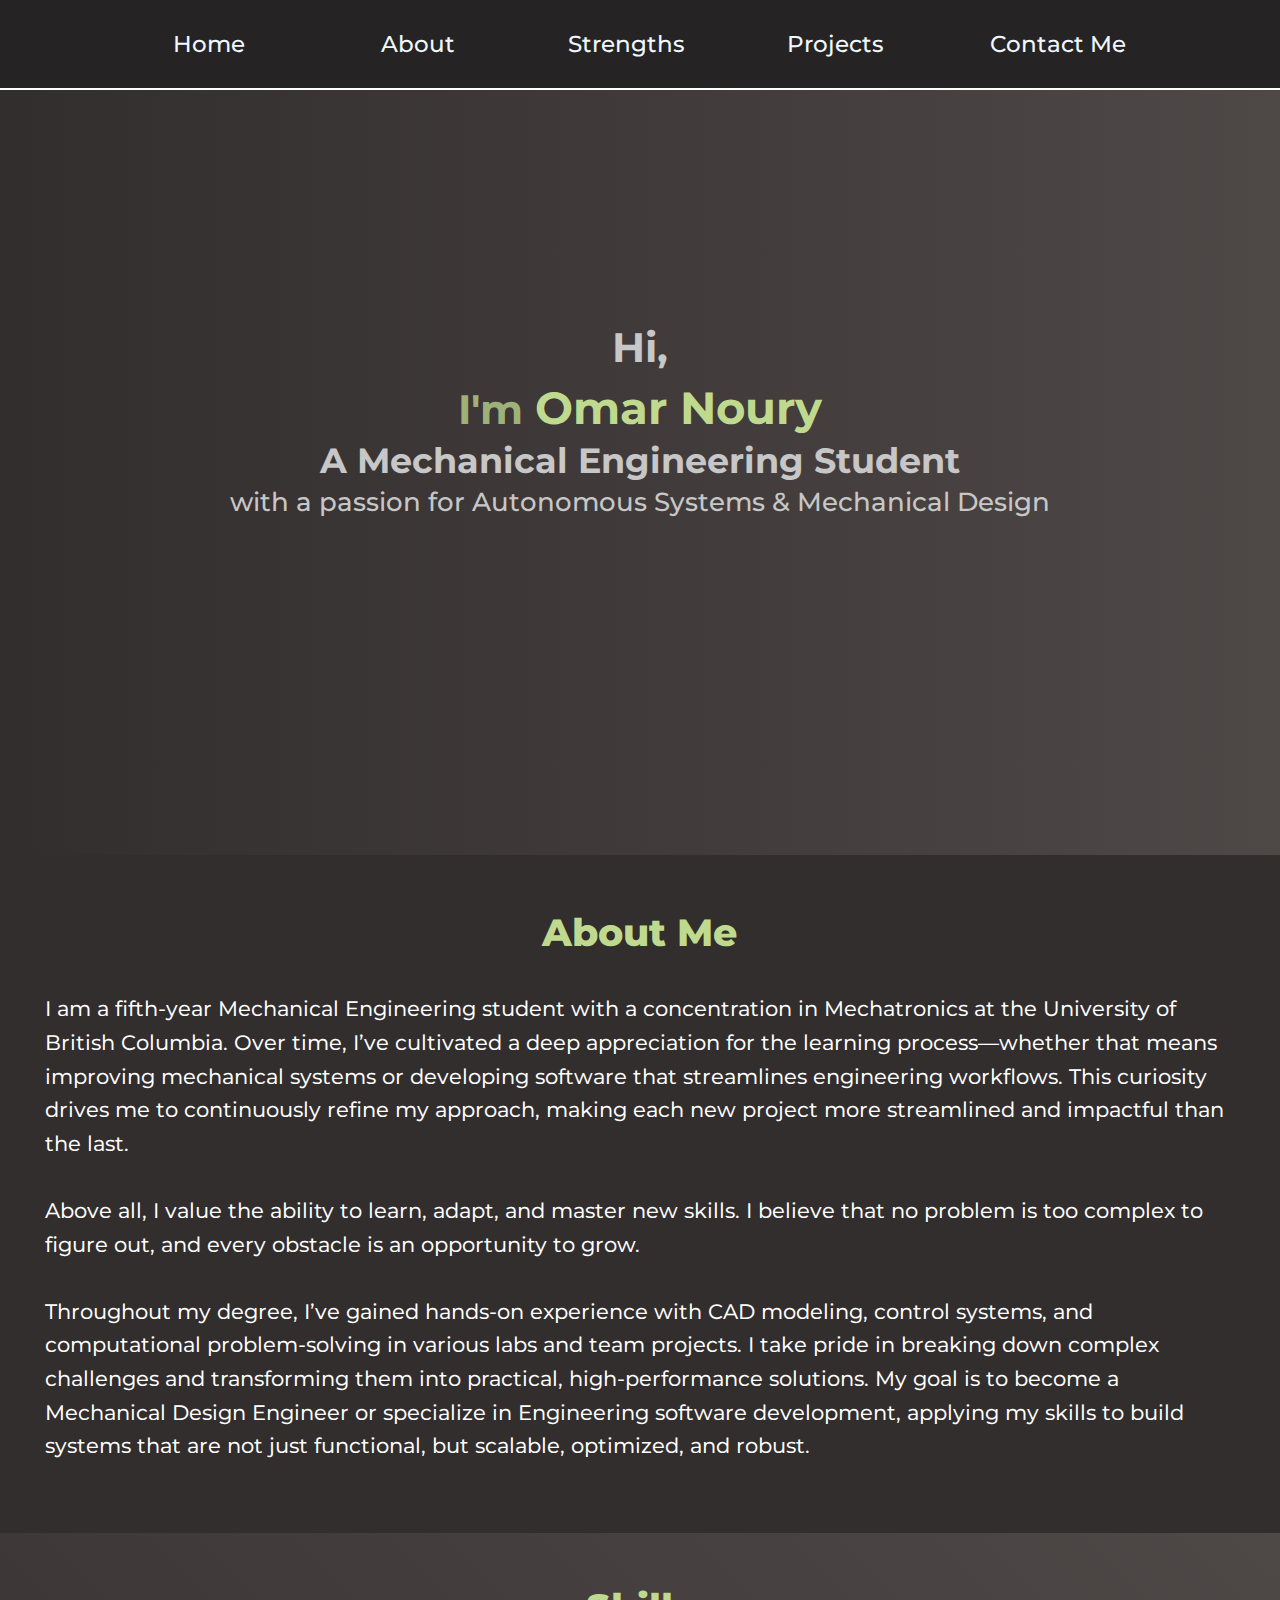
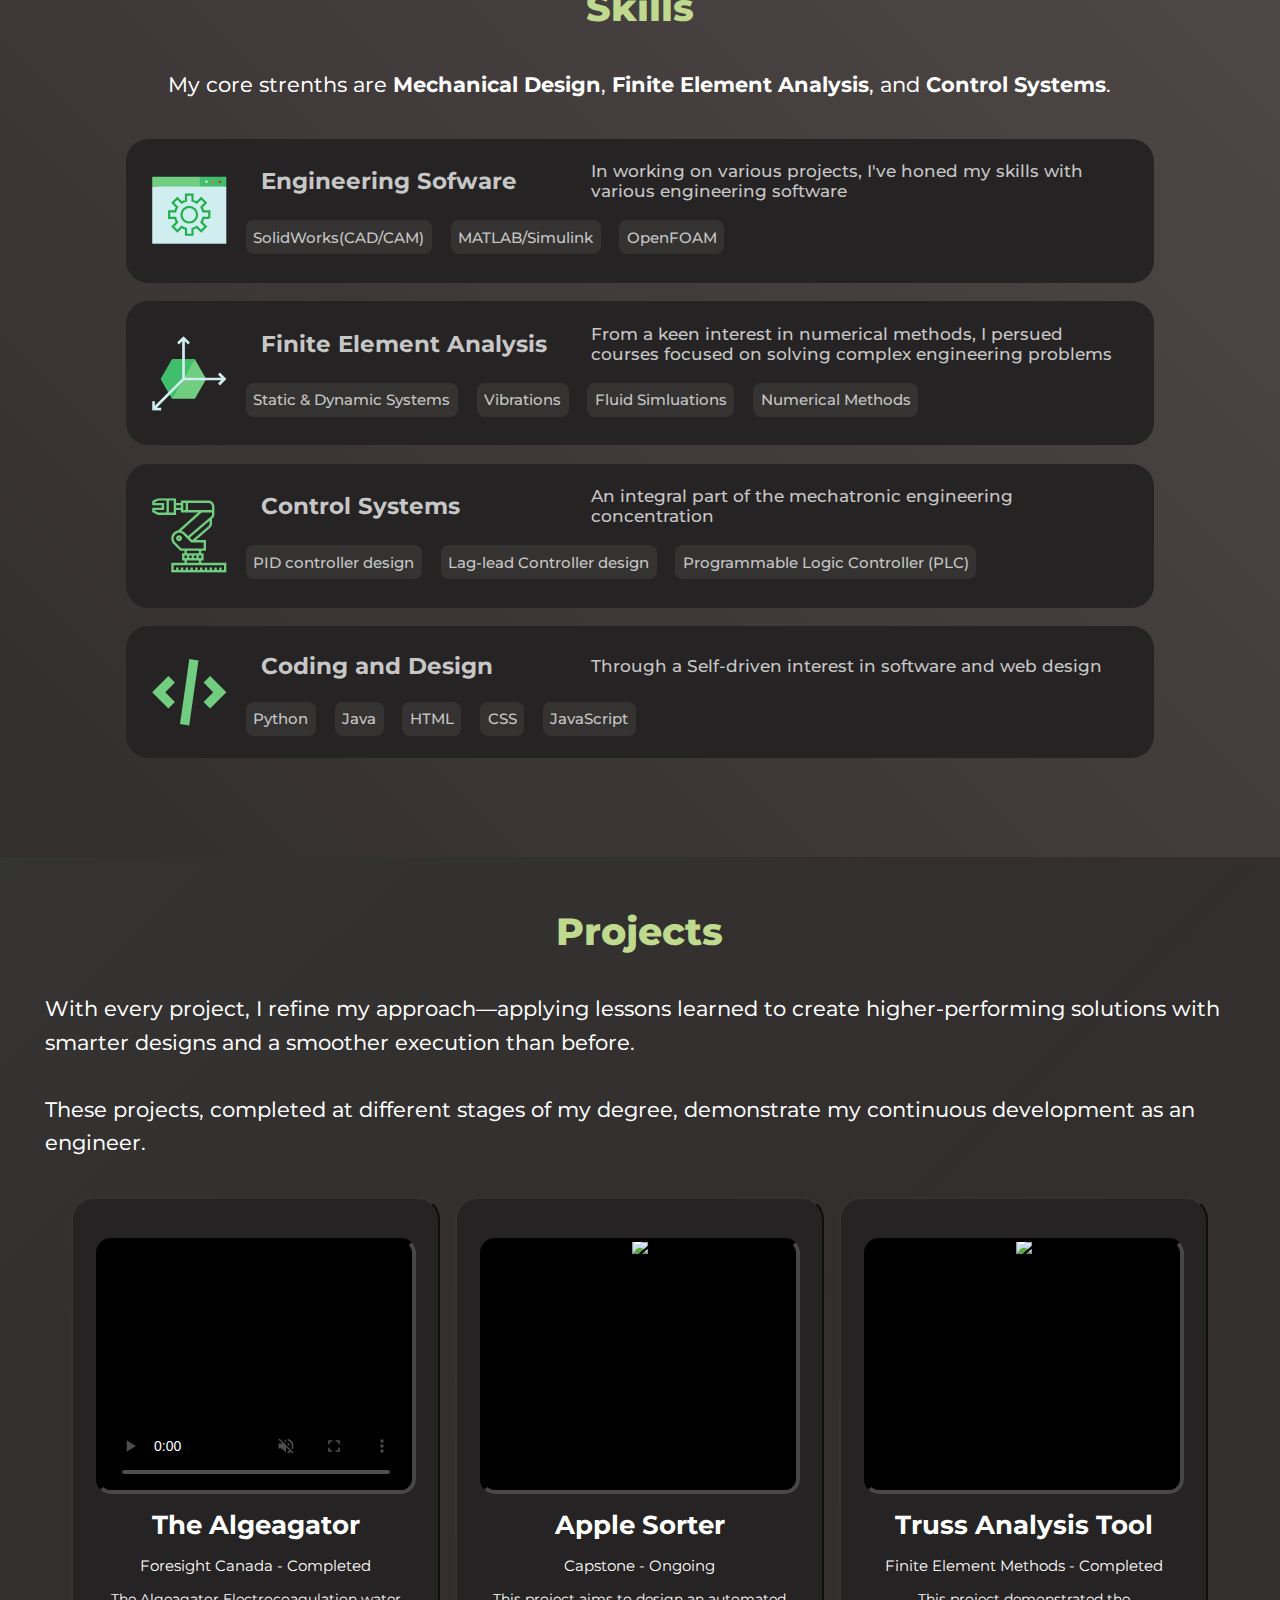
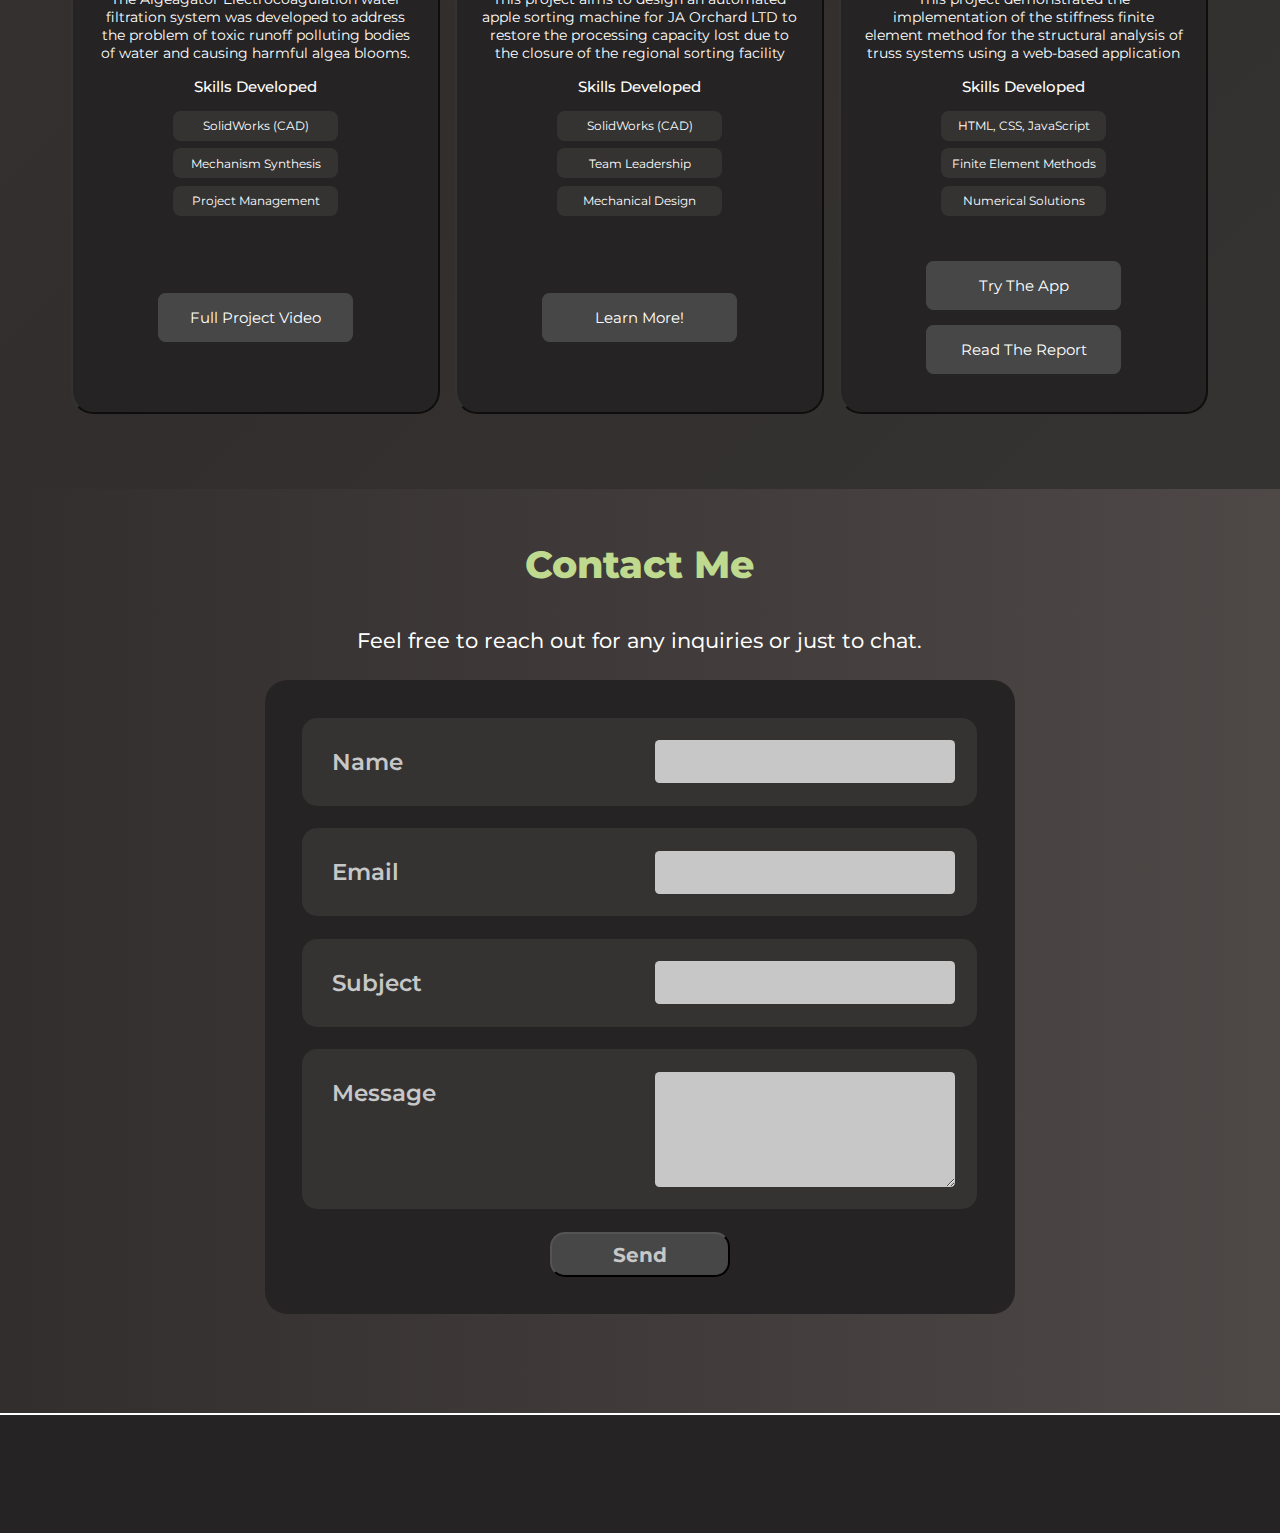
==== index.html @ 045d815c "Add files via upload" ====
<!DOCTYPE html>
<html lang="en">

<head>
    <meta charset="UTF-8">
    <meta name="viewport" content="width=device-width, initial-scale=1.0">
    <link rel="stylesheet" href="styles.css">
    <link rel="stylesheet" href="mquery.css">
    <!-- <link rel="icon" type="image/svg" href=""> -->
    <link href="https://fonts.googleapis.com/css2?family=Montserrat:ital,wght@0,100..900;1,100..900&amp;display=swap" rel="stylesheet">
    <title>Omar's Portfolio</title>
</head>

<body id="Body">

    <div class="navbar">

        <!-- <div><a class="navLogo navLink" href="#Body">TBD</a></div> -->

        <div></div>
        <div><a class="navLink" href="#Body">Home</a></div>
        <div><a class="navLink" href="#About">About</a></div>
        <div><a class="navLink" href="#Skills">Strengths</a></div>
        <div><a class="navLink" href="#Projects">Projects</a></div>
        <div><a class="navContact navLink" href="#Contact">Contact Me</a></div>
        
        <div></div>

    </div>


    <!-- <div class="progress">
        <p>Progress</p>
        <div class="progressBar">
            <p>10</p>
        </div>
    </div> -->

    <div class="hero">
            <p class="hero-intro">
                <span> Hi,</span>
                <span><span>I'm </span><span>Omar Noury</span></span> 
                <span>A Mechanical Engineering Student </span>
                <!-- <span>with a passion for Autonomous Systems & Sofware Development</span> -->
                <span>with a passion for Autonomous Systems & Mechanical Design</span>
            </p>
    </div>
    <div class="section-1">
        <div class="link-catch" id="About"></div>
        <p class="section-heading">About Me</p>
        <!-- <p class="section-subheading">
            I am a senior Mechanical Engineering Student 
             at the University of British Columbia.
        </p> -->
        <p class="section-subheading">
            I am a fifth-year Mechanical Engineering student with a concentration in Mechatronics at the University of British Columbia. Over time, 
            I’ve cultivated a deep appreciation for the learning process—whether that means improving mechanical systems or developing software that 
            streamlines engineering workflows. This curiosity drives me to continuously refine my approach, making each new project more streamlined 
            and impactful than the last. 
            <br><br>
            Above all, I value the ability to learn, adapt, and master new skills. I believe that no problem is too 
            complex to figure out, and every obstacle is an opportunity to grow.
            <br><br>
            Throughout my degree, I’ve gained hands-on experience with CAD modeling, control systems, and computational problem-solving in various labs 
            and team projects. I take pride in breaking down complex challenges and transforming them into practical, high-performance solutions. 
            My goal is to become a Mechanical Design Engineer or specialize in Engineering software development, applying my skills to build systems 
            that are not just functional, but scalable, optimized, and robust.

        </p>
    </div>
    <div class="section-2">
        <div class="link-catch" id="Skills"></div>
        <p class="section-heading">Skills</p>
        <p class="section-subheading">
            My core strenths are <strong>Mechanical Design</strong>, <strong>Finite Element Analysis</strong>, and <strong>Control Systems</strong>.
        </p>
        <div class="skill-cards-container">
            <div class="skill-card">
                <div class="skill-icon">
                    <svg version="1.1" id="Layer_1" xmlns="http://www.w3.org/2000/svg" xmlns:xlink="http://www.w3.org/1999/xlink"
                        viewBox="0 0 512 512" xml:space="preserve">
                        <polygon style="fill:#71ce81;" points="0,25.319 0,92.835 340.396,115.341 329.143,25.319 " />
                        <polygon style="fill:#41be6b;" points="512,25.319 329.143,25.319 329.143,115.341 512,92.835 " />
                        <rect y="92.835" style="fill:#D0EEEF;" width="512" height="393.846" />
                        <circle style="fill:#F76720;" cx="420.853" cy="59.077" r="8.44" />
                        <circle style="fill:#D0EEEF;" cx="374.716" cy="59.077" r="8.44" />
                        <circle style="fill:#D92622;" cx="466.989" cy="59.077" r="8.44" />
                        <path style="fill:none;  stroke-width: 1rem; stroke:#20b04b;"
                            d="M394.507,309.173v-45.011h-41.975c-2.495-10.702-6.733-20.742-12.39-29.809l29.711-29.711
                	l-31.827-31.827l-29.711,29.711c-9.066-5.658-19.106-9.896-29.809-12.39V148.16h-45.011v41.975
                	c-10.702,2.495-20.742,6.733-29.809,12.39l-29.711-29.711l-31.827,31.827l29.711,29.711c-5.658,9.066-9.896,19.106-12.39,29.809
                	h-41.974v45.011h41.974c2.495,10.702,6.733,20.742,12.39,29.809l-29.711,29.711l31.827,31.827l29.711-29.711
                	c9.066,5.658,19.106,9.896,29.809,12.39v41.974h45.011v-41.974c10.702-2.495,20.742-6.733,29.809-12.39l29.711,29.711l31.827-31.827
                	l-29.711-29.711c5.658-9.066,9.896-19.106,12.39-29.809H394.507z M256,340.68c-29.831,0-54.013-24.182-54.013-54.013
                	c0-29.831,24.182-54.013,54.013-54.013c29.831,0,54.013,24.182,54.013,54.013C310.013,316.497,285.831,340.68,256,340.68z" />
                    </svg>
                </div>
                <span class="skill-card-label">Engineering Sofware</span>
                <span>In working on various projects, I've honed my skills with various engineering software</span>
                <div class="skill-list"> 
                    <p>SolidWorks(CAD/CAM)</p>
                    <p>MATLAB/Simulink</p>
                    <p>OpenFOAM</p>
                </div>
            </div>
            <div class="skill-card">
                <div class="skill-icon">
                    <svg version="1.1" id="Layer_1" xmlns="http://www.w3.org/2000/svg"
                        xmlns:xlink="http://www.w3.org/1999/xlink" viewBox="0 0 483.45 483.45" xml:space="preserve">
                        <g>
                            <g id="XMLID_304_">
                                <polygon style="fill:#71ce81;" points="130.413,407.162 56.478,279.103 130.413,151.045 278.281,151.045 352.216,279.103 
            			278.281,407.162 		" />
                            </g>
                            <g id="XMLID_324_">
                                <polyline style="fill:#41be6b;"
                                    points="130.413,407.162 56.478,279.103 130.413,151.045 278.281,151.045 		" />
                            </g>
                            <polygon style="fill:#D0EEEF;" points="441.63,237.283 429.065,249.847 449.437,270.219 213.232,270.219 213.232,34.015 
            		233.604,54.386 246.168,41.821 204.348,0 162.527,41.821 175.09,54.386 195.463,34.014 195.463,275.424 17.771,453.116 
            		17.771,424.306 0.001,424.306 0.001,483.45 59.145,483.45 59.145,465.68 30.335,465.68 208.027,287.988 449.437,287.988 
            		429.065,308.36 441.63,320.924 483.45,279.103 	" />
                        </g>
                    </svg>
                </div>
                <span class="skill-card-label">Finite Element Analysis</span>
                <!-- <span>I pursued courses focusing on Finite Element Methods and Computational Fluid Dynamics </span> -->
                <span>From a keen interest in numerical methods, I persued courses focused on solving complex engineering problems</span>
                <div class="skill-list">
                    <p>Static & Dynamic Systems</p>
                    <p>Vibrations</p>
                    <p>Fluid Simluations</p>
                    <p>Numerical Methods</p>
                </div>
            </div>
            <div class="skill-card">
                <div class="skill-icon">
                    <svg  fill="#71ce81" version="1.1" id="Layer_1" xmlns="http://www.w3.org/2000/svg"
                        xmlns:xlink="http://www.w3.org/1999/xlink" viewBox="0 0 496 496" xml:space="preserve">
                        <g>
                            <g>
                                <g>
                                    <path d="M328,432v-16h16v-48h-16v-16h32v-72h-66.552l92.752-80.384c8.768-7.608,13.8-18.624,13.8-30.224V137.4l7.616-6.528
                				c5.328-4.576,8.384-11.216,8.384-18.232V96V80V56c0-22.056-17.944-40-40-40H192v16h-32V0h-56h-8H38.112L0,19.056V48h64v16H0
                				v28.944L38.112,112H96h8h56V80h32v16h115.064L171.976,216.864c-24.952,4.408-43.976,26.2-43.976,52.392
                				c0,14.224,5.536,27.592,15.6,37.656L188.688,352H216v16h-16v48h16v16h-88v64h368v-64H328z M96,96H41.888L16,83.056V80h64V32H16
                				v-3.056L41.888,16H96V96z M144,96h-32V16h32V96z M192,64h-32V48h32V64z M328,400h-16v-16h16V400z M312,416v16h-80v-16H312z
                				 M248,400v-16h16v16H248z M280,400v-16h16v16H280z M232,368v-16h80v16H232z M384,169.392c0,6.96-3.016,13.568-8.28,18.136
                				L269.008,280h-1.696l-15.552-15.552L384,151.112V169.392z M224,80h-16V32h16V80z M240,80V32h136c13.232,0,24,10.768,24,24v24
                				h-75.056H240z M331.056,96H400v16.64c0,2.344-1.016,4.552-2.792,6.08L240.424,253.112l-21.504-21.504
                				c-6.752-6.752-15.016-11.416-24.008-13.784L331.056,96z M195.312,336l-40.4-40.4c-7.04-7.04-10.912-16.392-10.912-26.344
                				C144,248.712,160.712,232,181.256,232c9.952,0,19.304,3.872,26.344,10.912L260.688,296H344v40H195.312z M216,384h16v16h-16V384z
                				 M480,480h-16v-16h-16v16h-16v-16h-16v16h-16v-16h-16v16h-16v-16h-16v16h-16v-16h-16v16h-16v-16h-16v16h-16v-16h-16v16h-16v-16
                				h-16v16h-16v-16h-16v16h-16v-16h-16v16h-16v-32h336V480z" />
                                    <path d="M180,248c-11.032,0-20,8.968-20,20c0,11.032,8.968,20,20,20s20-8.968,20-20C200,256.968,191.032,248,180,248z M180,272
                				c-2.2,0-4-1.8-4-4s1.8-4,4-4s4,1.8,4,4S182.2,272,180,272z" />
                                </g>
                            </g>
                        </g>
                    </svg>
                </div>
                <span class="skill-card-label">Control Systems</span>
                <span>An integral part of the mechatronic engineering concentration </span>
                <div class="skill-list">
                    <p>PID controller design</p>
                    <p>Lag-lead Controller design</p>
                    <p>Programmable Logic Controller (PLC)</p>
                </div>
            </div>
            <div class="skill-card">
                <div class="skill-icon">
                    <svg fill="#71ce81" viewBox="0 0 16 16" xmlns="http://www.w3.org/2000/svg">
                        <path d="M8.01005 0.858582L6.01005 14.8586L7.98995 15.1414L9.98995 1.14142L8.01005 0.858582Z"/>
                        <path d="M12.5 11.5L11.0858 10.0858L13.1716 8L11.0858 5.91422L12.5 4.5L16 8L12.5 11.5Z"/>
                        <path d="M2.82843 8L4.91421 10.0858L3.5 11.5L0 8L3.5 4.5L4.91421 5.91422L2.82843 8Z"/>
                        </svg>
                </div>
                <span class="skill-card-label">Coding and Design</span>
                <span>Through a Self-driven interest in software and web design</span>
                <div class="skill-list">
                    <p>Python</p>
                    <p>Java</p>
                    <p>HTML</p>
                    <p>CSS</p>
                    <p>JavaScript</p>
                </div>
            </div>
        
        </div>
    </div>  

    <div class="section-3">
        <div class="link-catch" id="Projects"></div>
        <p class="section-heading">Projects</p>
        <p class="section-subheading">
            With every project, I refine my approach—applying lessons learned to create higher-performing solutions with smarter designs 
            and a smoother execution than before.
            <br><br>
            These projects, completed at different stages of my degree, demonstrate my continuous development as an engineer.
        </p>
        <div class="project-cards-container">
            <div class="project-card">
                <div class="project-icon">
                    <video controls muted class="project-vid" poster="Media\APSC_169_Project_Video_thumbnail.jpg">
                        <source src="Media\APSC_169_Project_Video.mp4" type="video/mp4">
                        Your browser does not support the video tag.
                      </video>
                </div>
                <!-- To do : trim video to just your part ! -->
                <span>The Algeagator</span>
                <span>Foresight Canada - Completed</span>
                <span class="proj-desc"> The Algeagator Electrocoagulation water filtration system was 
                    developed to address the problem of toxic runoff polluting bodies 
                    of water and causing harmful algea blooms.
                </span>
                <span>Skills Developed</span>
                <div class="project-skill-list"> 
                    <p>SolidWorks (CAD)</p>
                    <p>Mechanism Synthesis</p>
                    <p>Project Management</p>
                </div>
                <div class="proj-more"><a href="https://www.youtube.com/watch?v=Ab-rbScMQ1Q" target="_blank">Full Project Video</a></div>
            </div>
            <div class="project-card">
                <div class="project-icon">
                    <img class="project-img" src="Media\Capstone_Project_thumbnail.png">
                </div>
                <span>Apple Sorter</span>
                <span>Capstone - Ongoing</span>
                <span class="proj-desc">This project aims to design an automated apple sorting machine for JA 
                    Orchard LTD to restore the processing capacity lost due to the closure of the 
                    regional sorting facility</span>
                <span>Skills Developed</span>
                <div class="project-skill-list"> 
                    <p>SolidWorks (CAD)</p>
                    <p>Team Leadership</p>
                    <p>Mechanical Design</p>
                </div>
                <div class="proj-more"><a href="./capstone_project.html">Learn More!</a></div>
            </div>
            <div class="project-card">
                <div class="project-icon">
                    <img class="project-img" src="Media\Truss_Analysis_Tool_thumbnail.png">
                </div>
                <span>Truss Analysis Tool</span>
                <span>Finite Element Methods - Completed</span>
                <span class="proj-desc">This project demonstrated the implementation 
                    of the stiffness finite element method for the structural analysis 
                    of truss systems using a web-based application 
                </span>
                <span>Skills Developed</span>
                <div class="project-skill-list"> 
                    <p>HTML, CSS, JavaScript</p>
                    <p>Finite Element Methods</p>
                    <p>Numerical Solutions</p>
                </div>
                <div class="proj-more"><a href="https://onoury.github.io/ENGR492_Course_Project_2/" target="_blank">Try The App</a><a href="https://onoury.github.io/ENGR492_Project_2_Report/" target="_blank">Read The Report</a></div>
            </div>
        </div>
    </div>

    <div class="section-4">
        <div class="link-catch" id="Contact"></div>
        <p class="section-heading">Contact Me</p>
        <p class="section-subheading">
            <!-- PLEASE PLEASE PLEASE PLEASE PLEASE PLEASE PLEASE -->
            Feel free to reach out for any inquiries or just to chat.
        </p>
    
        <form id="contact-form" class="contact-form" action="https://formspree.io/f/mdkavdod" method="POST">
            <input type="hidden" name="_next" value="https://yourdomain.com/thank-you.html" />
            
            <div>
                <label for="name">Name</label>
                <input type="text" id="name" name="name" required>
            </div>
            <div>
                <label for="email">Email</label>
                <input type="email" id="email" name="email" required>
            </div>
            <div>
                <label for="subject">Subject</label>
                <input type="text" id="subject" name="subject">
            </div>
            <div>
                <label for="message">Message</label>
                <textarea id="message" name="message" rows="5" required></textarea>
            </div>
    
            <button type="submit">Send</button>
            <div class="spinner" id="spinner"></div>
            <span id="success-checkmark">Message Sent! <br> Thank you for taking the time to check out my portfolio :) </span>

        </form>
    </div>


    <div class="footer">
    </div>

    <script src="form_script.js"></script>
    <script src="script.js"></script>
</body>

</html>
---- styles.css ----
*, *::after, *::before{
    box-sizing: border-box;
    padding: 0;
    margin: 0;
}

:root{
    --page-background-color: rgb(37, 35, 35);
    --nav-background-color: rgb(37, 35, 35);
    --banner-background-color: rgb(128, 128, 128);
    --hero-background-color: rgb(33, 32, 32);
    --section-1-background-color: #322e2d;
    --section-2-background-color: rgb(45, 44, 44);
    --nav-link-color: aliceblue;

    --capstone-nav-background-color: rgb(46, 43, 43);

    --ff: "Montserrat", sans-serif;
    /* --progress-bar-background-color: aqua;
    --progress-background-color: green; */

    --Light-text-color: rgb(199,199,199);
    --white-text-color: rgb(255, 255, 255);
   
    --base: #322e2d;
    --base-dark: #252323;
    --base-light: #4e4847;
    --base-80: #282524b4;
    --base-70: #3e3e3d98;
    --base-60: #474747;
    
    --primary: #bfda8e;
    --primary-80: #bfda8ec4;
    --primary-light: #c6d7a6;
    --primary-dark: #626f49;
    --primary-5: #a6d8491c;

}

html {
    /* font-size: clamp(10px, 2.25vw, 16px); the default */
    font-size: clamp(10px, 1.5vw, 15px); 
}


body{
    background-color: var(--page-background-color);
    
    display: grid;
    grid-template-rows: minmax(80px, 10vh) 85vh 0.55fr 0.75fr 1fr .75fr  minmax(120px, 12vh) ;
    grid-template-columns: 0.5fr 5fr 0.5fr ;
    
    /* gap: 10px; */
    grid-template-areas: 
    "navbar    navbar    navbar "
    "hero      hero      hero "
    "section-1 section-1 section-1"
    "section-2 section-2 section-2"
    "section-3 section-3 section-3"
    "section-4 section-4 section-4"
    "footer    footer    footer";
    /* height: 200vh; */

    font-family: var(--ff);
}


.navbar{
    background-color: var(--nav-background-color);
    color: var(--white-text-color);
    grid-area: navbar;
    position: sticky;
    top: 0px;
    z-index: 999;
    display: grid;

    /* grid-template-columns: 0.175fr .15fr .15fr .15fr .15fr .225fr; */
    grid-template-columns: .1fr .2fr .2fr .2fr .2fr .225fr .1fr;

    /* justify-content: center; */
    align-items: center;

    border-bottom: solid 2px white;
}

.navbar > div{
    margin-inline: auto;
}


.navLink {
    text-align: center;
    font-size: 1.5rem;
    font-weight: 500;
    text-decoration: none;
    color: var(--nav-link-color);
}

.navLink:hover{
    text-align: center;
    font-size: 1.675rem;
    font-weight: 600;
    color: var(--primary);
    transition: 150ms ease-in-out;
}





.hero{
    background: linear-gradient(90deg, var(--base), var(--base-light));
    padding-bottom: 7rem;
    grid-area: hero;

    display: flex;
    align-items: center;
    justify-content: center;

    height: 100%;
    text-align: center;
    /* font-size: 1.5rem; Small Font  */
    font-size: 2.35rem;
    color:var(--Light-text-color);
    
}

.hero-intro{ display: flex; flex-direction: column; }

/* Smaller Font Size
.hero-intro > span:nth-of-type(1){ font-weight: 700; font-size: 1.75rem; padding-bottom: 8px;}
.hero-intro > span:nth-of-type(2){ font-weight: 800; color: var(--primary-80); font-size: 1.75rem;}
.hero-intro > span:nth-of-type(2) > span:last-of-type{ font-size: 1.875rem; color: var(--primary);}
.hero-intro > span:nth-of-type(3){ font-weight: bold; padding-block: 8px 4px;}
.hero-intro > span:nth-of-type(4){ font-weight: 500;} */

/* Bigger font size */
.hero-intro > span:nth-of-type(1){ font-weight: 700; font-size: 2.75rem; padding-bottom: 8px;}
.hero-intro > span:nth-of-type(2){ font-weight: 700; color: var(--primary-80); font-size: 2.75rem;}
.hero-intro > span:nth-of-type(2) > span:last-of-type{ font-size: 3rem; color: var(--primary);}
.hero-intro > span:nth-of-type(3){ font-weight: bold; padding-block: 4px 4px;}
.hero-intro > span:nth-of-type(4){ font-weight: 500; font-size: 1.75rem;}


/* ///////////////////////// End of Hero Section ///////////////////////// */



.link-catch{
    position: relative;
    height: 1rem;
    top: min(-5rem, -12vh);
}
.section-1{
    padding-block: 1.5rem 3rem;
    background-color: var(--section-1-background-color);
    color: var(--Light-text-color);
    grid-area: section-1;
    display: flex;
    flex-direction: column;
    justify-content: center;
    align-items: center;
}

.section-heading{
    text-align: center;
    font-size: clamp(2.5rem, 3vw, 3.25rem);
    font-weight: 800;
    padding-block: min(1.5rem, 14px);
    color: var(--primary);
}

.section-subheading{
    margin-inline: 3rem;
    padding-block: 1.5rem;
    color: var(--white-text-color);
    font-weight: 450;
    text-align: left;
    max-width: 85rem;
    font-size: 1.4rem;
    line-height: 1.6;
}

/* ////////////////////////////End of section 1//////////////////////////// */

.section-2{
    padding-block: 1.5rem 3rem;
    background: linear-gradient(45deg, var(--base), var(--base-light));
    color: var(--Light-text-color);
    grid-area: section-2;
    display: flex;
    flex-direction: column;
    align-items: center;
}

.skill-cards-container {
    padding: 2rem;
    padding-top: 1rem;
    min-width: 65rem;
    max-width: 85vw;
    display: flex;
    flex-direction: column;
    justify-content: center;
    border-radius: 20px;
    gap: 1.25rem;
}

.skill-card{
    width: 100%;
    min-height: 6rem;
    max-height: 12rem;
    padding: 1.5rem;
    border-radius: 1.5rem;
    background-color: var(--base-dark);
    display: grid;
    grid-template-rows: 1fr 1fr;
    grid-template-columns: .1fr .3fr 1fr ;
    row-gap: 1.25rem;
}

.skill-icon{
    justify-self: center;
    align-self: center;
    grid-column: 1;
    grid-row: 1/3;
    width: 5.5rem;
    height: 5.5rem;
    margin-right: 1rem;
}

.skill-icon{
 display: flex;
 justify-content: center;
 align-items: center;
 font-weight: bold;
 font-size: 2rem;
}

.skill-icon svg{
    scale: 0.9;
    z-index: 0;
}

.skill-card-label{
    grid-row: 1;
    grid-column: 2;
    font-weight: 700;
    font-size: 1.5rem;
    padding-left: 1rem;
    min-width: 22rem;
    max-width: 26rem;
    height: fit-content;
    align-self: center;
    transition: 125ms ease-in;
}

.skill-card:hover > .skill-card-label{
    color: var(--primary);
    font-size: 1.6rem;
    transition: 125ms ease-in;
    cursor: default;
}

.skill-card span:nth-of-type(2){
    grid-row: 1;
    grid-column: 3;
    font-weight: 500;
    font-size: 1.1rem;
    padding-left: 1rem;
    height: fit-content;
    align-self: center;
}

.skill-list{
    grid-column: 2/4;
    display: flex;
    gap: 1.25rem;
}

.skill-list > * {
    background-color: var(--base-70);
    border-radius: 0.5rem;
    padding: 0.5rem;
    max-height: fit-content;
    font-weight: 500;
}

.skill-list > *:hover {
    background-color: var( --base-60);
    scale: 1.0125;
    transition: 125ms ease-in;
    cursor: default;
}


/* ////////////////////////////End of section 2//////////////////////////// */



.section-3{
    padding-block: 1.5rem 3rem;
    background-color: var(--section-2-background-color);
    background: linear-gradient(-45deg, var(--base-70), var(--base),var(--base-70));
    grid-area: section-3;
    display: flex;
    flex-direction: column;
    align-items: center;
}

/* TO-DO: ADD MEDIA QUERY TO TURN THIS INTO A COLUMN FOR SMALLER SCREENS  */
.project-cards-container{
    min-width: none;
    padding: 2rem; 
    padding-top: 1rem;
    min-width: 65rem;
    max-width: 85vw;
    display: flex;
    justify-content: center;
    display: grid;
    grid-template-columns:repeat( 3, 1fr);
    border-radius: 20px;
    gap: 1rem;
    color: var(--white-text-color);
}

/* TO-DO: MAKE THIS A GRID  */
.project-card{
    border: outset var(--base-70) 2px;
    /* padding: 2.25rem 1.5rem; */
    padding: clamp(2rem, 3vw,3.25rem) 1.5rem;
    border-radius: 1.5rem;
    background-color: var(--base-dark);

    display: flex;
    flex-direction: column;
    justify-content: space-between;
    gap: 1rem;

    flex:1 ;
}

.project-icon{
    background-color: black;
    border: inset var(--base-60) 4px;
    border-radius: 1rem;
    width: clamp(15rem, 25vw, 32rem);
    min-height: clamp(12rem, 20vw, 25rem);
    max-height: clamp(12rem, 20vw, 25rem);
    align-self: center;
    display: flex;
    justify-content: center;
    align-items: center;
    overflow: hidden;
}


.project-vid, .project-img{
    max-width: 100%;
    min-height: clamp(12rem, 20vw, 25rem);
    max-height: clamp(12rem, 20vw, 25rem);
    object-fit: cover;
}

.project-vid{
    object-fit:contain;
}
.project-card > span {
    text-align: center;
}

.project-card > span:nth-of-type(1){ font-weight: bold; font-size: clamp(1.25rem, 2.375vw, 1.75rem); align-self: center;}
.proj-desc{ font-size: clamp(0.9rem, 1.125vw, 1.125rem); text-align: center;}
.project-card > span:last-of-type { text-align: center; font-weight: 500; font-size: 1.025rem;}

.project-skill-list{
    display: flex;
    /* flex-direction: column; */
    flex-wrap: wrap;
    align-items: center;
    justify-content: center;
    gap: 0.5rem;
    font-size: 0.8rem;
}

.project-skill-list > *{
    padding: 0.5rem;
    border-radius: 0.5rem;
    background-color: var(--base-70);
    width: 11rem;
    text-align: center;
}


.proj-more{
    margin-top: 2rem;
    /* align-self: center; */

    display: flex;
    flex-wrap: wrap;
    justify-content: center;
    align-items: center;
    gap: 1rem;
    flex: 1;
}

.proj-more > a {
    padding: 1rem;
    border-radius: 0.5rem;
    background-color: var(--base-60);
    /* width: 11rem; */
    text-align: center;
    text-decoration: none;
    color: var(--white-text-color);
    width: 13rem;
}

.proj-more > a:hover {
    background-color: var(--base-70);
}

/* ////////////////////////////End of section 3//////////////////////////// */

.section-4{
    padding-block: 1.5rem 3rem;
    background: linear-gradient(90deg, var(--base), var(--base-light));
    grid-area: section-4;
    display: flex;
    flex-direction: column;
    align-items: center;
}

.contact-form{

    color: var(--Light-text-color);
    border-radius: 3rem;
    padding: 2.5rem;
    border-radius: 1.5rem;
    background-color: var(--base-dark);
    display: flex;
    flex-direction: column;
    align-items: center;
    justify-content: center;;
    gap: 1.5rem;
    max-width: 75rem;
    font-size: 1.5rem;
    font-weight: 600;
    /* text-align: center; */
}

.contact-form > div:not(.spinner){
    border-radius: 1rem;
    padding: 1.5rem;
    background-color: var(--base-70);
    display: flex;
    /* flex-direction: column; */
    justify-content: space-between;
    align-items:stretch;
    /* justify-content: center;
    align-items: center; */
    gap: 0.5rem;
    min-width: 45rem;
}

.contact-form > div:not(.spinner) > *{
    padding: 0.5rem;
    min-width: 20rem;
    max-width: 25rem;
    /* border: solid red 1px; */
}

.contact-form label{
    min-width: 8rem;
    max-width: 12rem;
}

.contact-form textarea, .contact-form input{
    border: transparent;
    border-radius: 0.3rem;
    /* background-color: var(--base-60); */
    background-color: var(--Light-text-color);
    /* color: var(--base-80); */
    font-family: var(--ff);
    font-weight: 500;
    font-size: 1.125rem;
}

.contact-form button{
    width: 12rem;
    height: 3rem;
    font-family: var(--ff);
    font-size: 1.35rem;
    font-weight: 700;
    background-color: var(--base-60);
    color: var(--Light-text-color);
    border-radius: 1rem;
}

.contact-form button:hover{
    border: outset var(--base-70);
    background-color: var(--base-70);
}

.submit-button-div{
    display: flex;
    flex-direction: column;
    justify-content: center;
    align-items: center;

}

.submit-button-div > *{
    border: solid red 1px;
}

#success-checkmark {
    display: none;
    vertical-align: middle;
    text-align: center;
  }

#spinner {
    display: none;
    width: 20px;
    height: 20px;
    border: 4px solid #f3f3f3;
    border-top: 4px solid #007BFF;
    border-radius: 50%;
    animation: spin 1s linear infinite; /* Speed can be adjusted */
    margin-left: 1em;
    vertical-align: middle;
  }
  @keyframes spin {
    0% { transform: rotate(0deg); }
    100% { transform: rotate(360deg); }
  }

.footer{
    border-top: solid 2px white;
    grid-area: footer;
}
---- mquery.css ----
@media (max-width: 650px) {
    .section-1 > *{
        border: red 2px solid;
    }
  }


html {
  scroll-behavior: smooth;
}
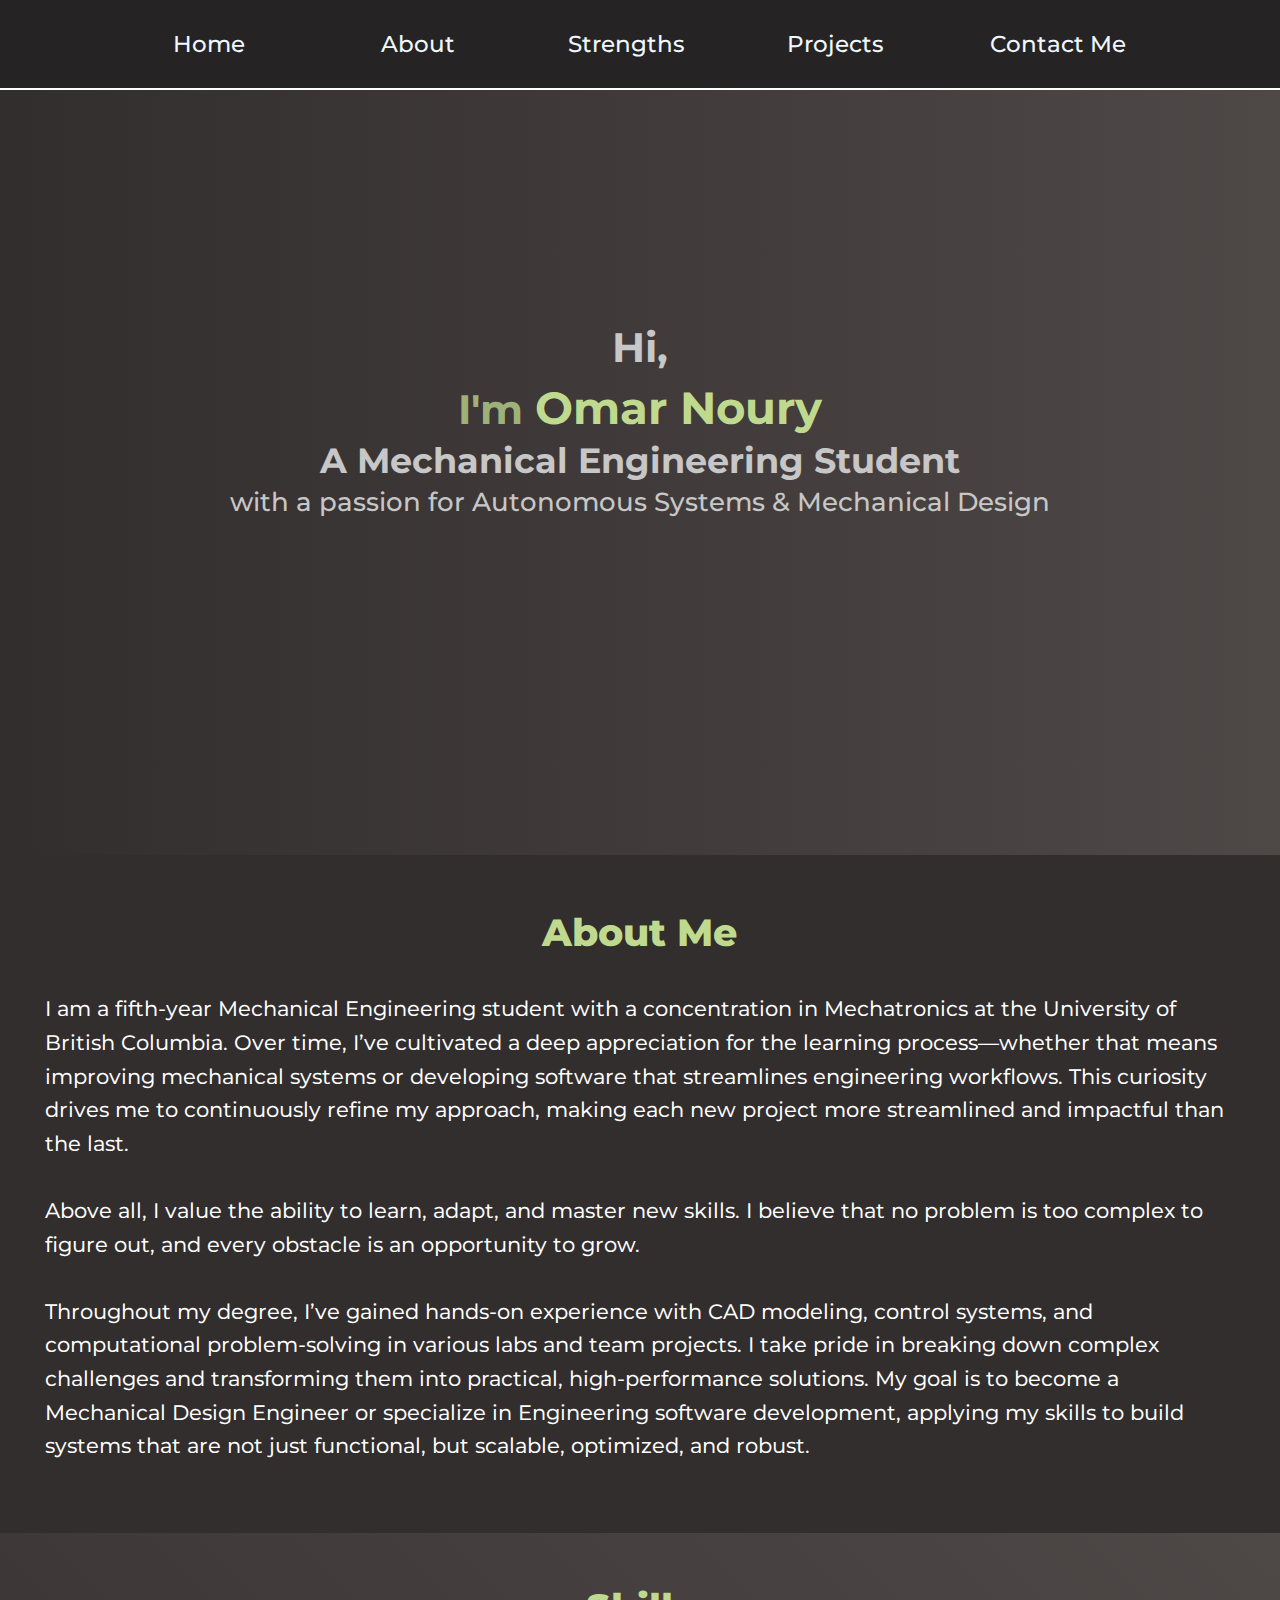
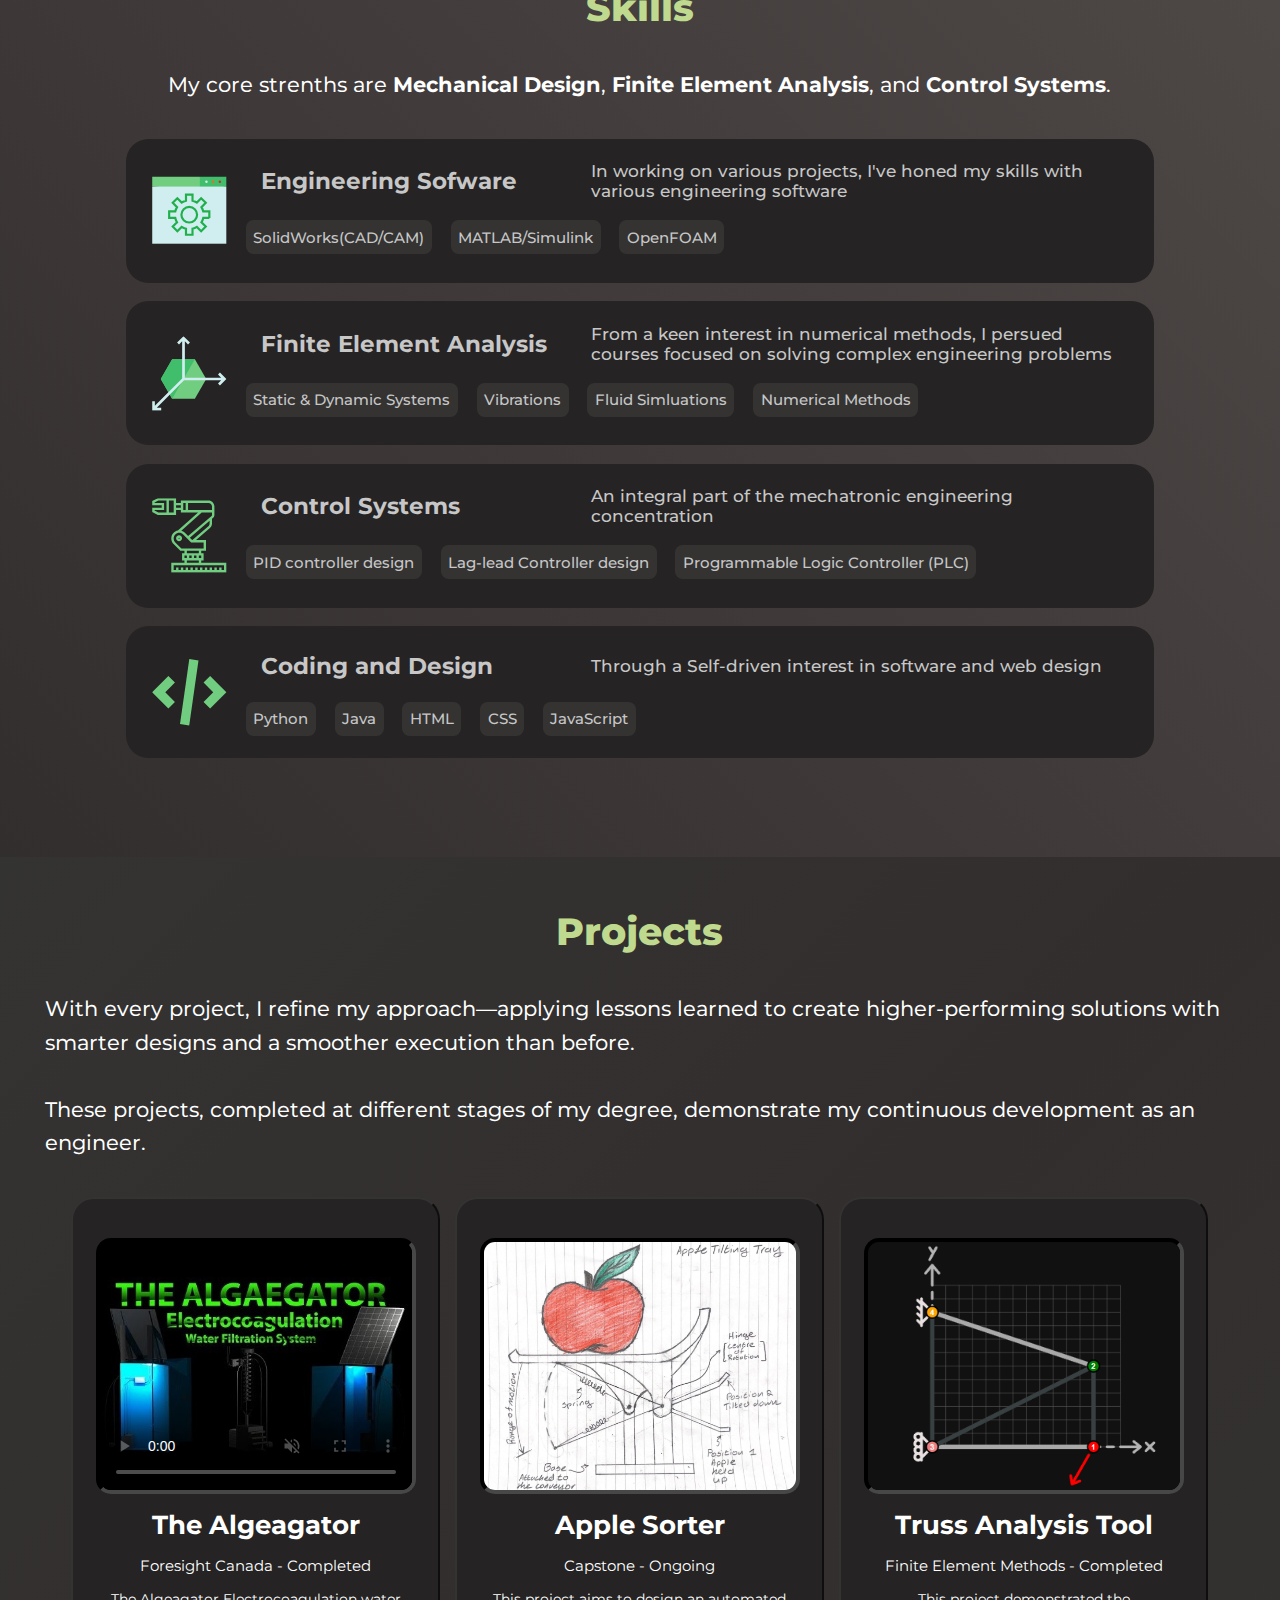
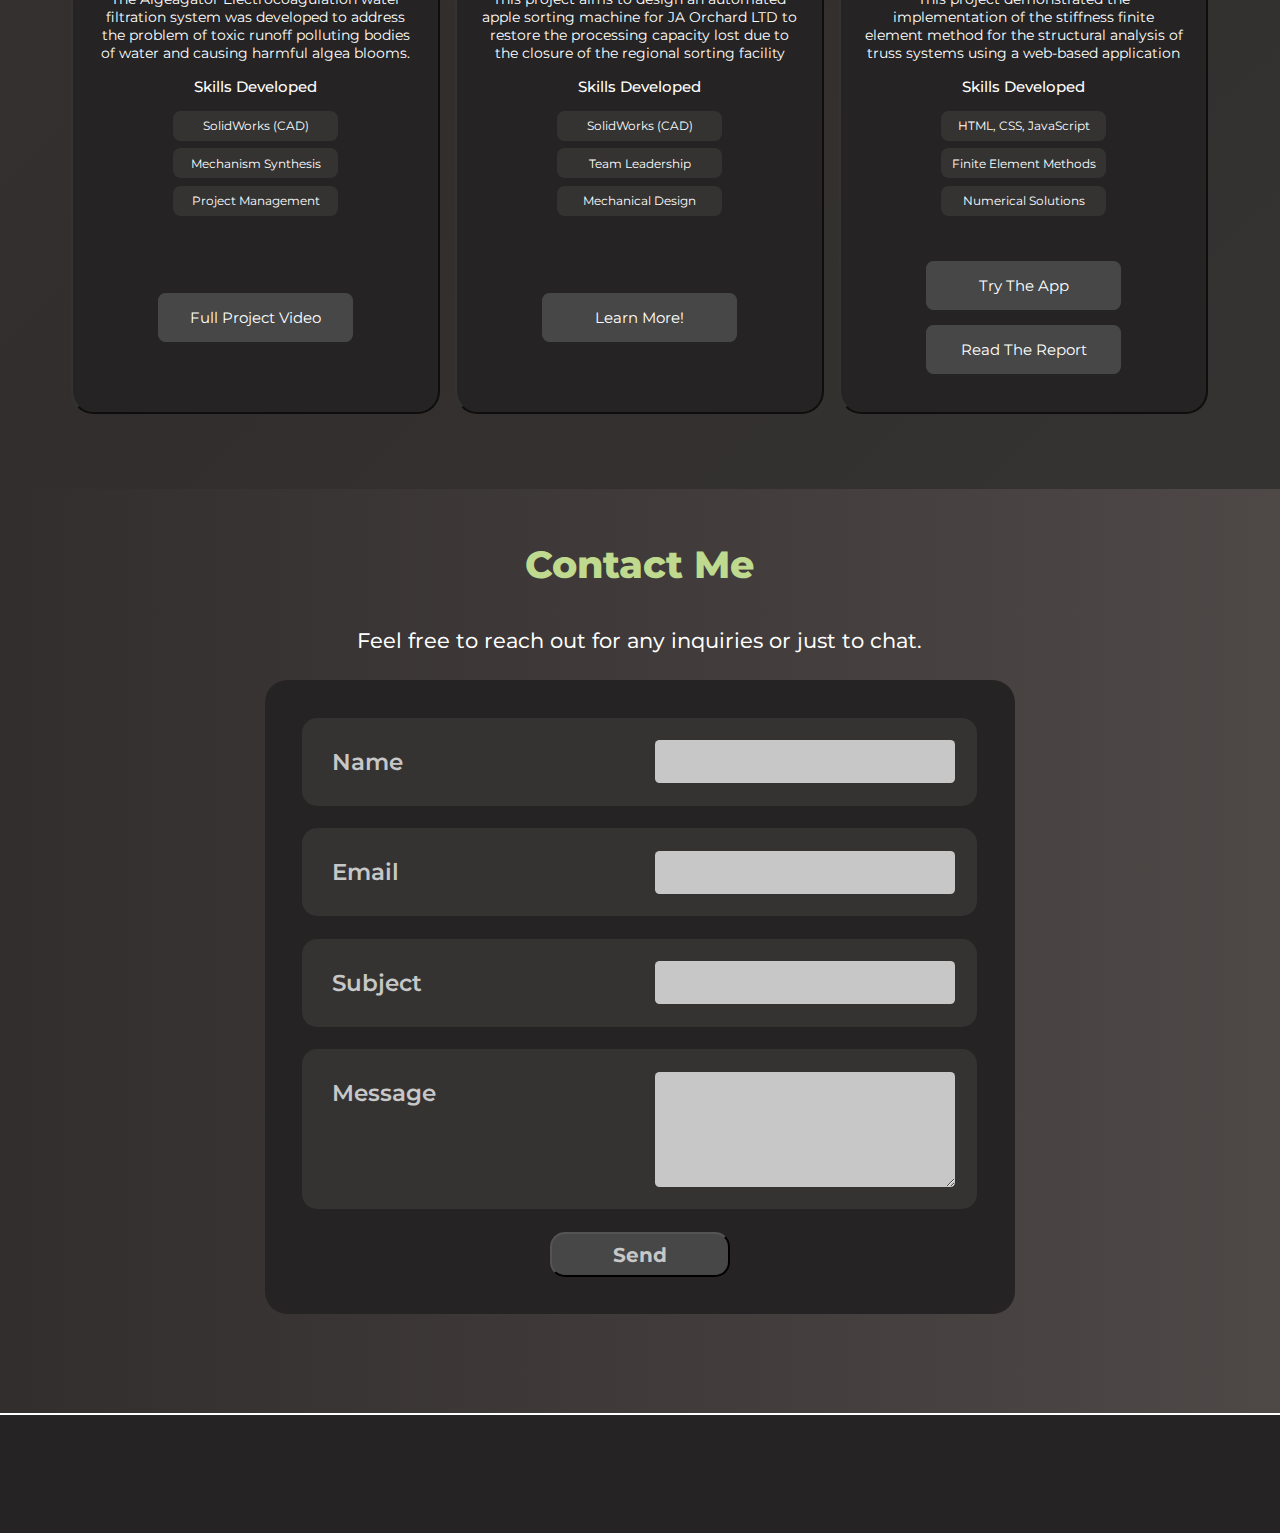
==== commit a49f8b43: "Add files via upload" ====
--- a/index.html
+++ b/index.html
@@ -96,7 +96,7 @@
                     </svg>
                 </div>
                 <span class="skill-card-label">Engineering Sofware</span>
-                <span>In working on various projects, I've honed my skills with various engineering software</span>
+                <span class="skill-card-desc">In working on various projects, I've honed my skills with various engineering software</span>
                 <div class="skill-list"> 
                     <p>SolidWorks(CAD/CAM)</p>
                     <p>MATLAB/Simulink</p>
@@ -124,8 +124,8 @@
                     </svg>
                 </div>
                 <span class="skill-card-label">Finite Element Analysis</span>
-                <!-- <span>I pursued courses focusing on Finite Element Methods and Computational Fluid Dynamics </span> -->
-                <span>From a keen interest in numerical methods, I persued courses focused on solving complex engineering problems</span>
+                <!-- <span  class="skill-card-desc">I pursued courses focusing on Finite Element Methods and Computational Fluid Dynamics </span> -->
+                <span class="skill-card-desc">From a keen interest in numerical methods, I persued courses focused on solving complex engineering problems</span>
                 <div class="skill-list">
                     <p>Static & Dynamic Systems</p>
                     <p>Vibrations</p>
@@ -160,7 +160,7 @@
                     </svg>
                 </div>
                 <span class="skill-card-label">Control Systems</span>
-                <span>An integral part of the mechatronic engineering concentration </span>
+                <span class="skill-card-desc">An integral part of the mechatronic engineering concentration </span>
                 <div class="skill-list">
                     <p>PID controller design</p>
                     <p>Lag-lead Controller design</p>
@@ -176,7 +176,7 @@
                         </svg>
                 </div>
                 <span class="skill-card-label">Coding and Design</span>
-                <span>Through a Self-driven interest in software and web design</span>
+                <span class="skill-card-desc">Through a Self-driven interest in software and web design</span>
                 <div class="skill-list">
                     <p>Python</p>
                     <p>Java</p>
--- a/styles.css
+++ b/styles.css
@@ -238,7 +238,6 @@
 
 .skill-icon svg{
     scale: 0.9;
-    z-index: 0;
 }
 
 .skill-card-label{
@@ -261,7 +260,7 @@
     cursor: default;
 }
 
-.skill-card span:nth-of-type(2){
+.skill-card-desc{
     grid-row: 1;
     grid-column: 3;
     font-weight: 500;
@@ -452,11 +451,8 @@
     padding: 1.5rem;
     background-color: var(--base-70);
     display: flex;
-    /* flex-direction: column; */
     justify-content: space-between;
     align-items:stretch;
-    /* justify-content: center;
-    align-items: center; */
     gap: 0.5rem;
     min-width: 45rem;
 }
--- a/mquery.css
+++ b/mquery.css
@@ -1,7 +1,132 @@
 @media (max-width: 650px) {
     .section-1 > *{
-        border: red 2px solid;
+        /* border: red 2px solid; */
     }
+
+    body{
+      background-color: var(--page-background-color);
+      
+      display: grid;
+      grid-template-rows: minmax(80px, 10vh) 85vh 0.4fr 0.7fr 1fr .325fr  minmax(120px, 12vh) ;
+      grid-template-columns: 0.5fr 5fr 0.5fr ;
+    }
+
+    .navbar{
+      grid-template-columns: 0.001fr 0.65fr 1fr 1fr 1fr 0.001fr;
+    }
+
+    .navbar > * {
+      padding-top: 3rem;
+    }
+
+    .navContact{
+      display: none;
+    }
+    
+    .skill-cards-container {
+      min-width: 90vw;
+      gap: 3rem
+    }
+
+    .skill-card{
+      grid-template-rows: 1fr min(1fr, fit-content) 1fr;
+      grid-template-columns: 1fr 1fr 1fr ;
+      min-height: none;
+      max-height: none;
+      row-gap: 0.25rem;
+      padding-block: 3rem;
+    }
+
+    .skill-icon{
+      justify-self: center;
+      align-self: center;
+      grid-column: 1;
+      grid-row: 1;
+    }
+
+    .skill-card-label{
+      grid-column: 2/-1;
+      grid-row: 1;
+      padding-left: 1rem;
+      min-width:30vw;
+      height: fit-content;
+      align-self: center;
+    }
+    .skill-card-desc{
+      grid-column: 1/-1;
+      grid-row: 2;
+    }
+
+    .skill-list{
+      grid-column: 1/-1;
+      grid-row: 3;
+      justify-content: space-evenly;
+      justify-content: center;
+      flex-wrap: wrap;
+    }
+
+    .skill-list > * {
+      padding: 0.75rem 1.25rem;
+
+    }
+
+  /* ////////////////////////////End of Skill List//////////////////////////// */
+
+    /* TO-DO: ADD MEDIA QUERY TO TURN THIS INTO A COLUMN FOR SMALLER SCREENS  */
+    .project-cards-container {
+      min-width: 85vw;
+      max-width: 90vw;
+      justify-content: center;
+      display: grid;
+      grid-template-columns: 1fr;
+      grid-template-rows: repeat(3, 1fr);
+      border-radius: 20px;
+      gap: 2rem;
+      color: var(--white-text-color);
+    }
+
+    .project-card{
+      flex-direction: column;
+      justify-content: space-between;
+      gap: 1.5rem;
+      min-width: 85vw;
+      max-width: 85vw;
+      flex:1 ;
+    }
+
+    .project-icon{
+      width: clamp(22rem, 35vw, 42rem);
+      min-height: clamp(18rem, 30vw, 30rem);
+      max-height: clamp(18rem, 30vw, 30rem);
+    }
+
+    .project-vid, .project-img{
+      min-height: clamp(17rem, 25vw, 30rem);
+      max-height: clamp(17rem, 25vw, 30rem);
+    }
+  
+  /* ////////////////////////////End of Projects //////////////////////////// */
+
+  .contact-form {
+    padding-inline: 2rem;
+  }
+  .contact-form > div:not(.spinner){
+
+    min-width: 80vw;
+  }
+
+  .contact-form > div:not(.spinner) > *{
+    /* text-align: center; */
+    min-width: 35vw;
+    max-width: 35vw;
+  }
+
+  .contact-form label{
+    min-width: 10vw;
+    max-width: 12vw;
+  }
+
+
   }
 
 
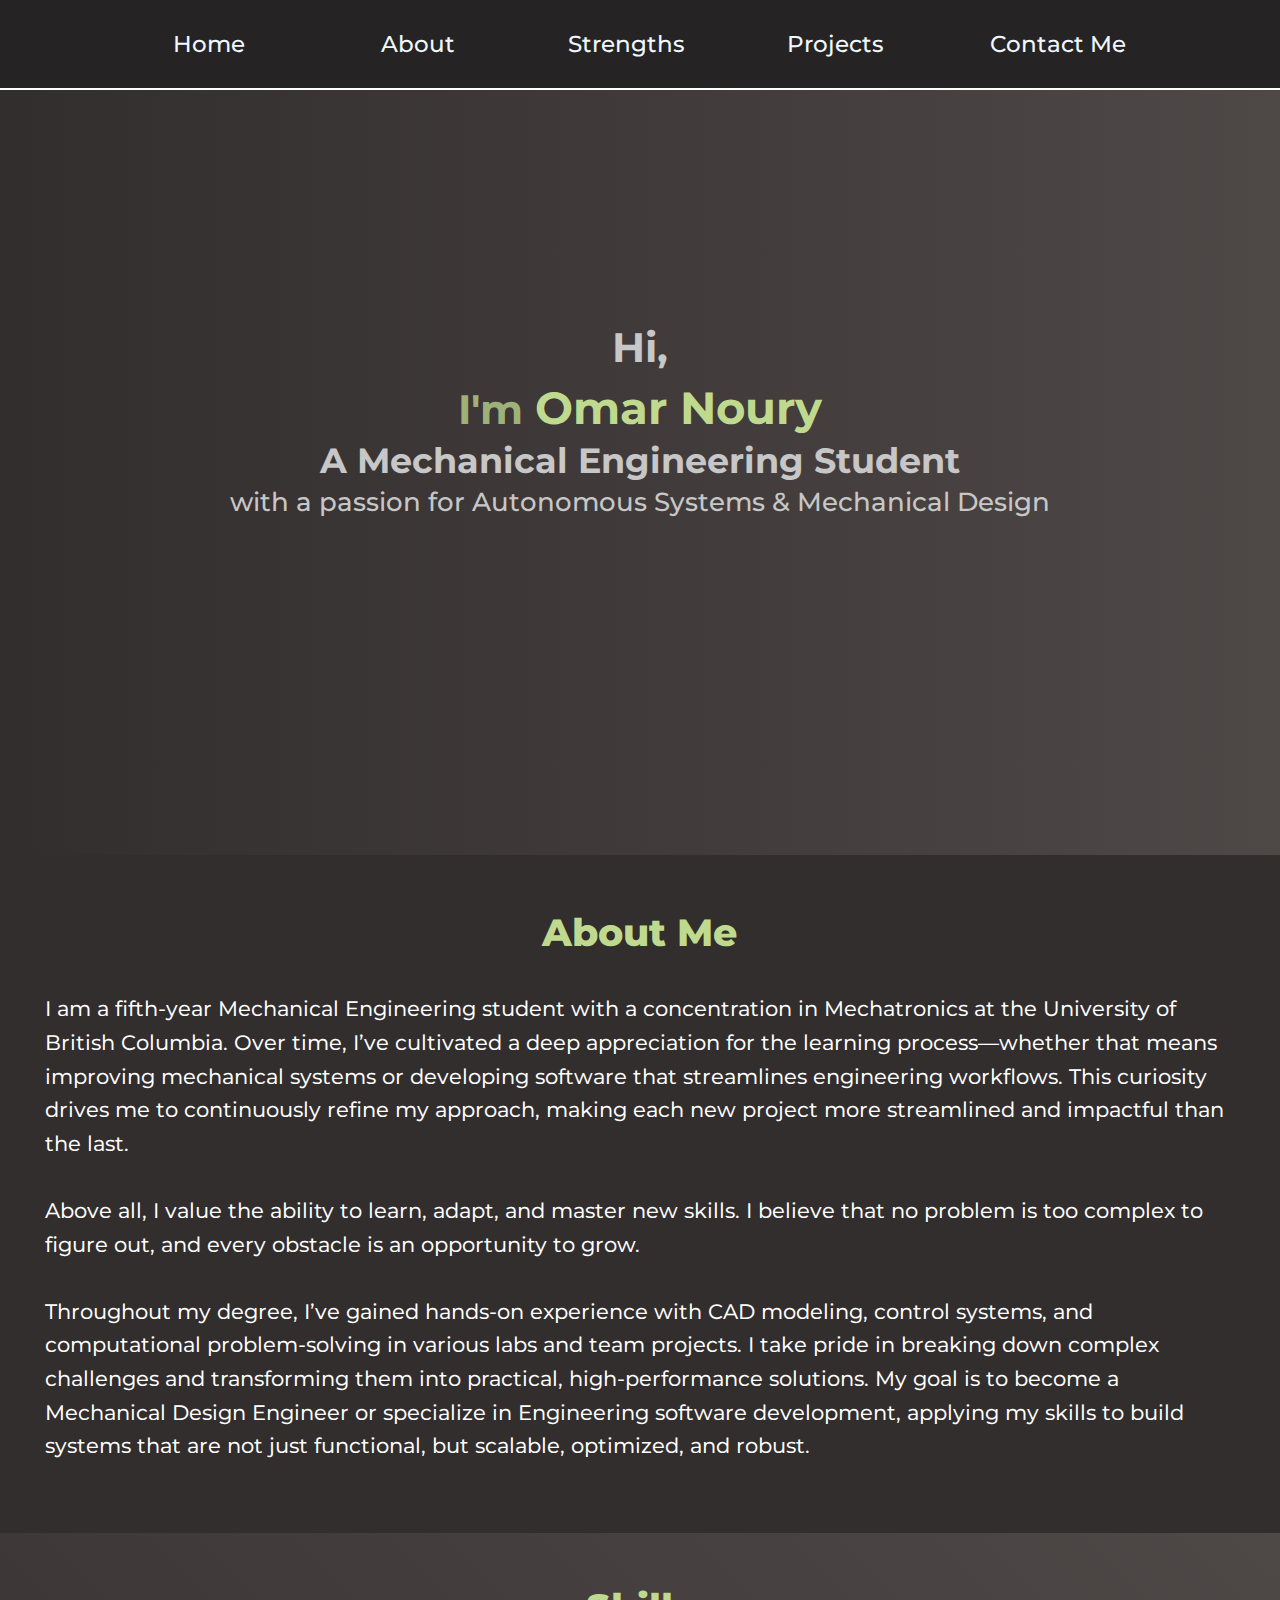
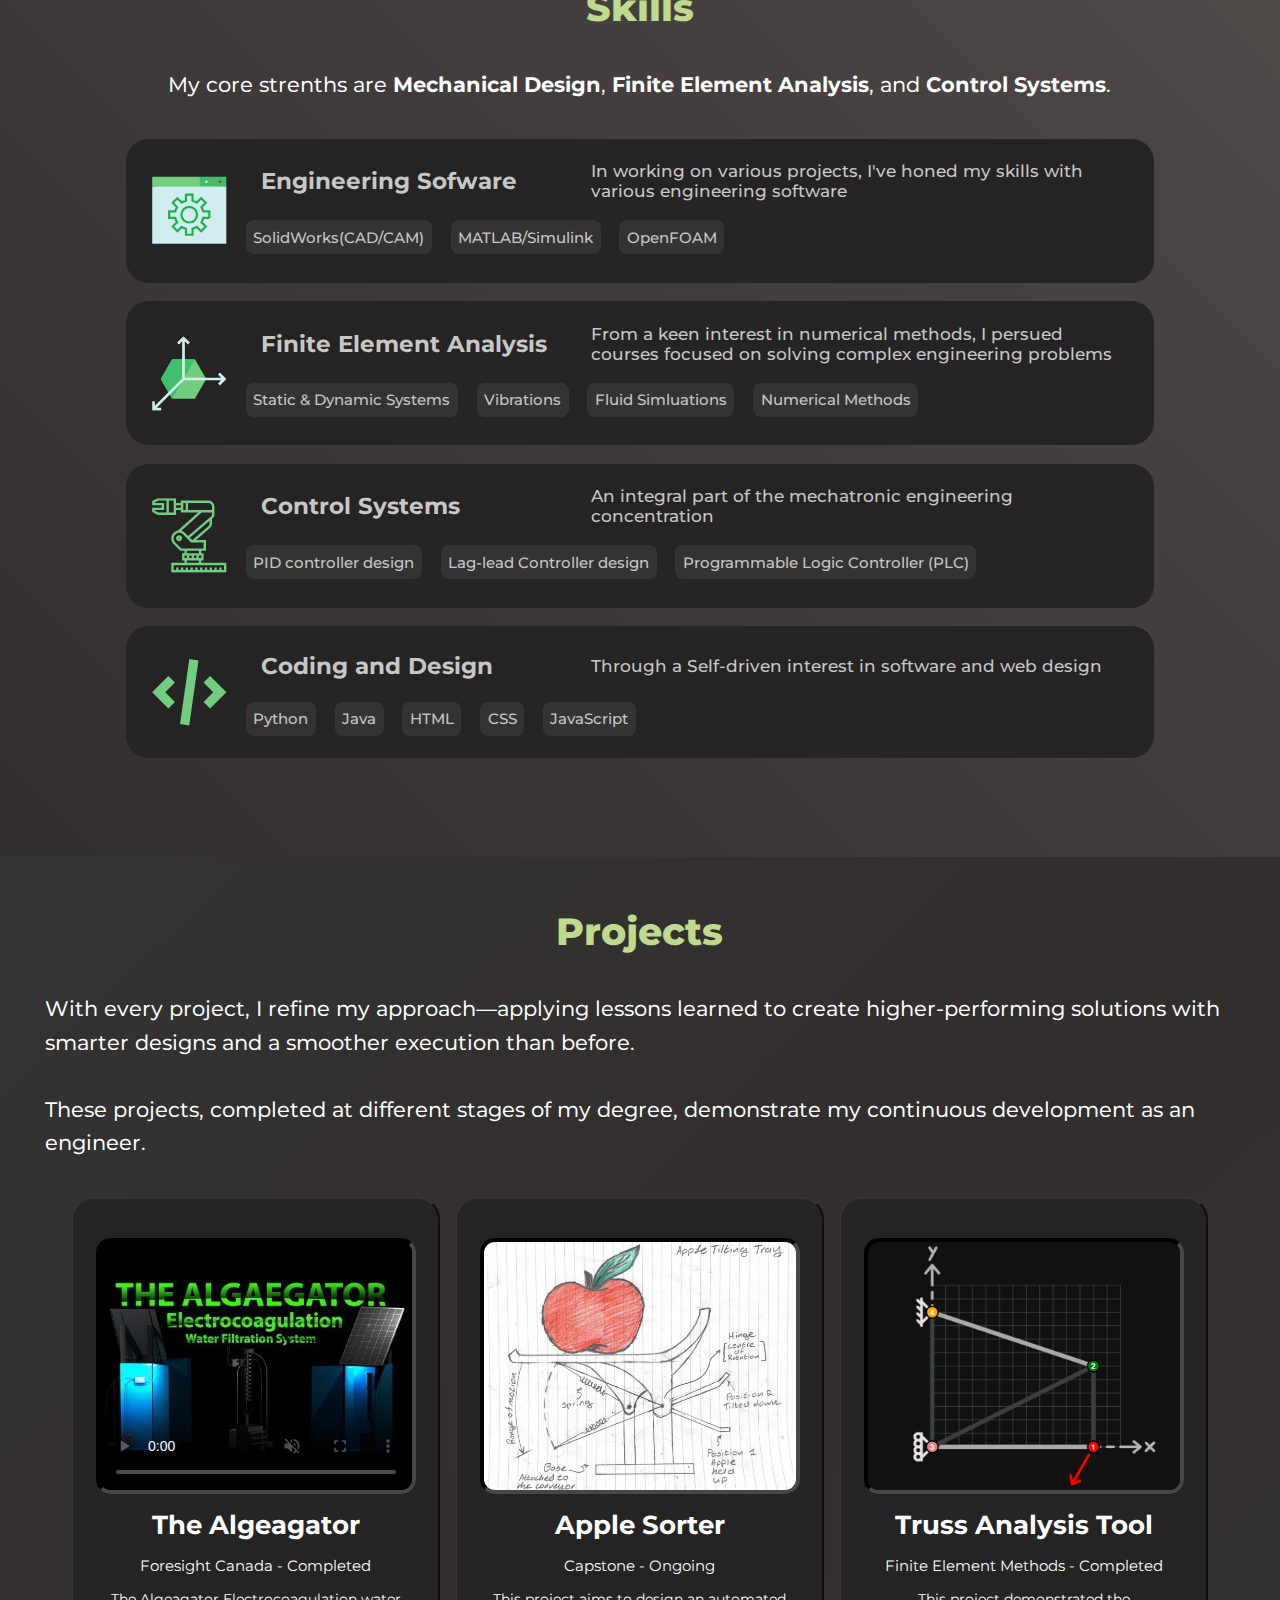
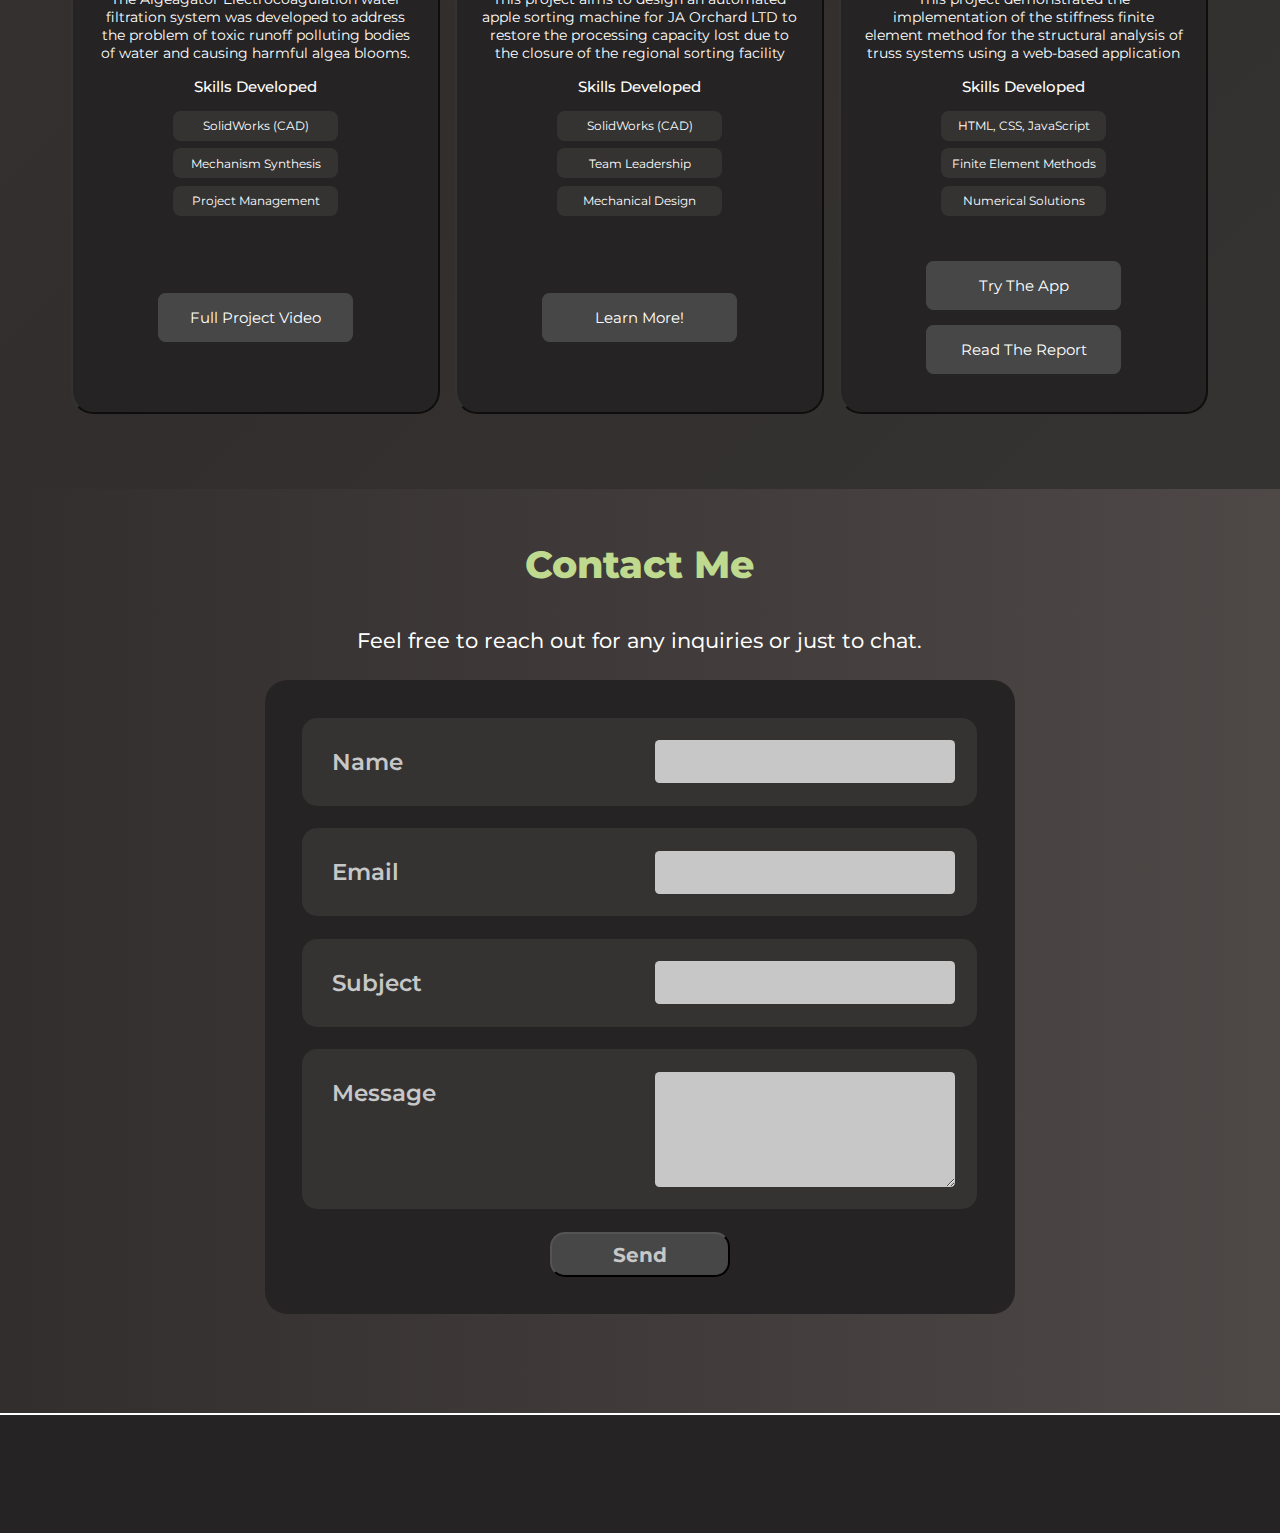
==== commit 26a63fa1: "Add files via upload" ====
--- a/index.html
+++ b/index.html
@@ -77,8 +77,8 @@
         <div class="skill-cards-container">
             <div class="skill-card">
                 <div class="skill-icon">
-                    <svg version="1.1" id="Layer_1" xmlns="http://www.w3.org/2000/svg" xmlns:xlink="http://www.w3.org/1999/xlink"
-                        viewBox="0 0 512 512" xml:space="preserve">
+                    <svg id="Layer_1" xmlns="http://www.w3.org/2000/svg"
+                        viewBox="0 0 512 512">
                         <polygon style="fill:#71ce81;" points="0,25.319 0,92.835 340.396,115.341 329.143,25.319 " />
                         <polygon style="fill:#41be6b;" points="512,25.319 329.143,25.319 329.143,115.341 512,92.835 " />
                         <rect y="92.835" style="fill:#D0EEEF;" width="512" height="393.846" />
@@ -105,8 +105,8 @@
             </div>
             <div class="skill-card">
                 <div class="skill-icon">
-                    <svg version="1.1" id="Layer_1" xmlns="http://www.w3.org/2000/svg"
-                        xmlns:xlink="http://www.w3.org/1999/xlink" viewBox="0 0 483.45 483.45" xml:space="preserve">
+                    <svg id="Layer_1" xmlns="http://www.w3.org/2000/svg"
+                         viewBox="0 0 483.45 483.45">
                         <g>
                             <g id="XMLID_304_">
                                 <polygon style="fill:#71ce81;" points="130.413,407.162 56.478,279.103 130.413,151.045 278.281,151.045 352.216,279.103 
@@ -136,7 +136,7 @@
             <div class="skill-card">
                 <div class="skill-icon">
                     <svg  fill="#71ce81" version="1.1" id="Layer_1" xmlns="http://www.w3.org/2000/svg"
-                        xmlns:xlink="http://www.w3.org/1999/xlink" viewBox="0 0 496 496" xml:space="preserve">
+                        viewBox="0 0 496 496">
                         <g>
                             <g>
                                 <g>
--- a/styles.css
+++ b/styles.css
@@ -237,6 +237,7 @@
 }
 
 .skill-icon svg{
+    width: 100%;
     scale: 0.9;
 }
 
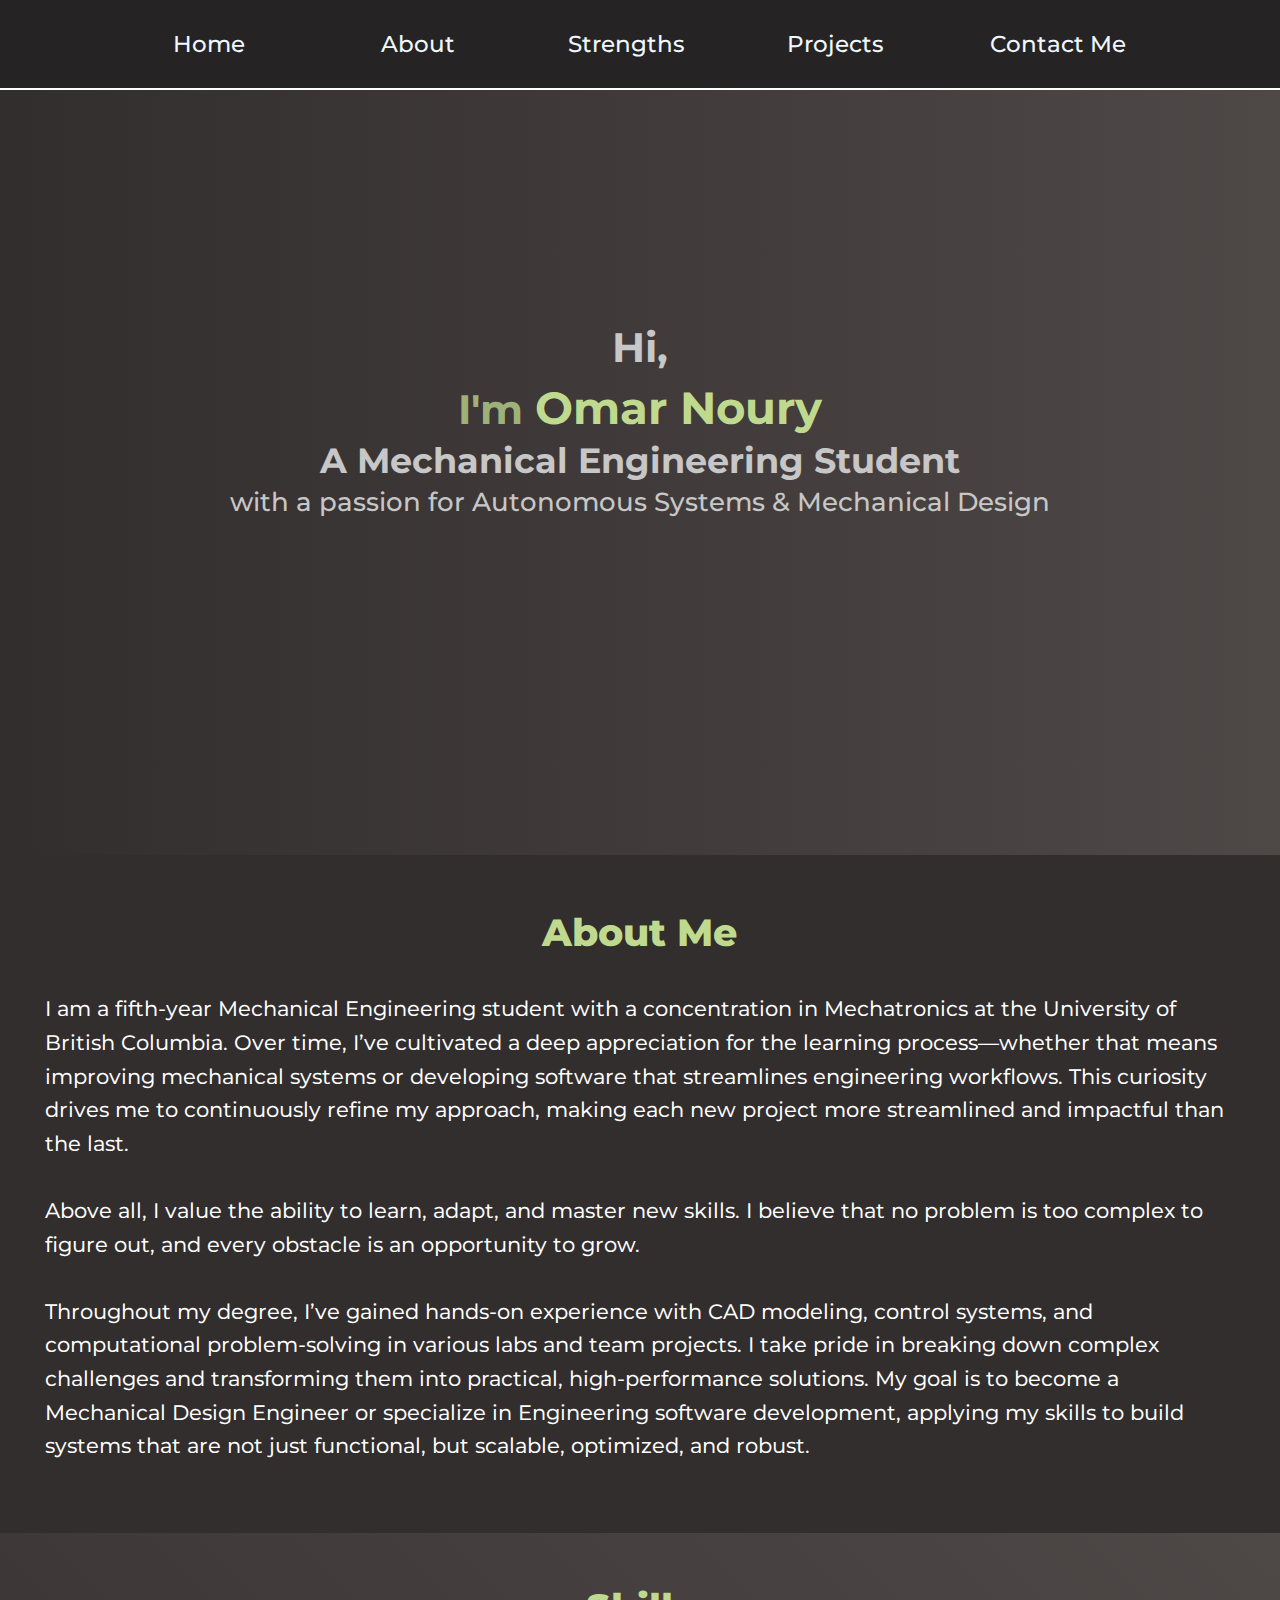
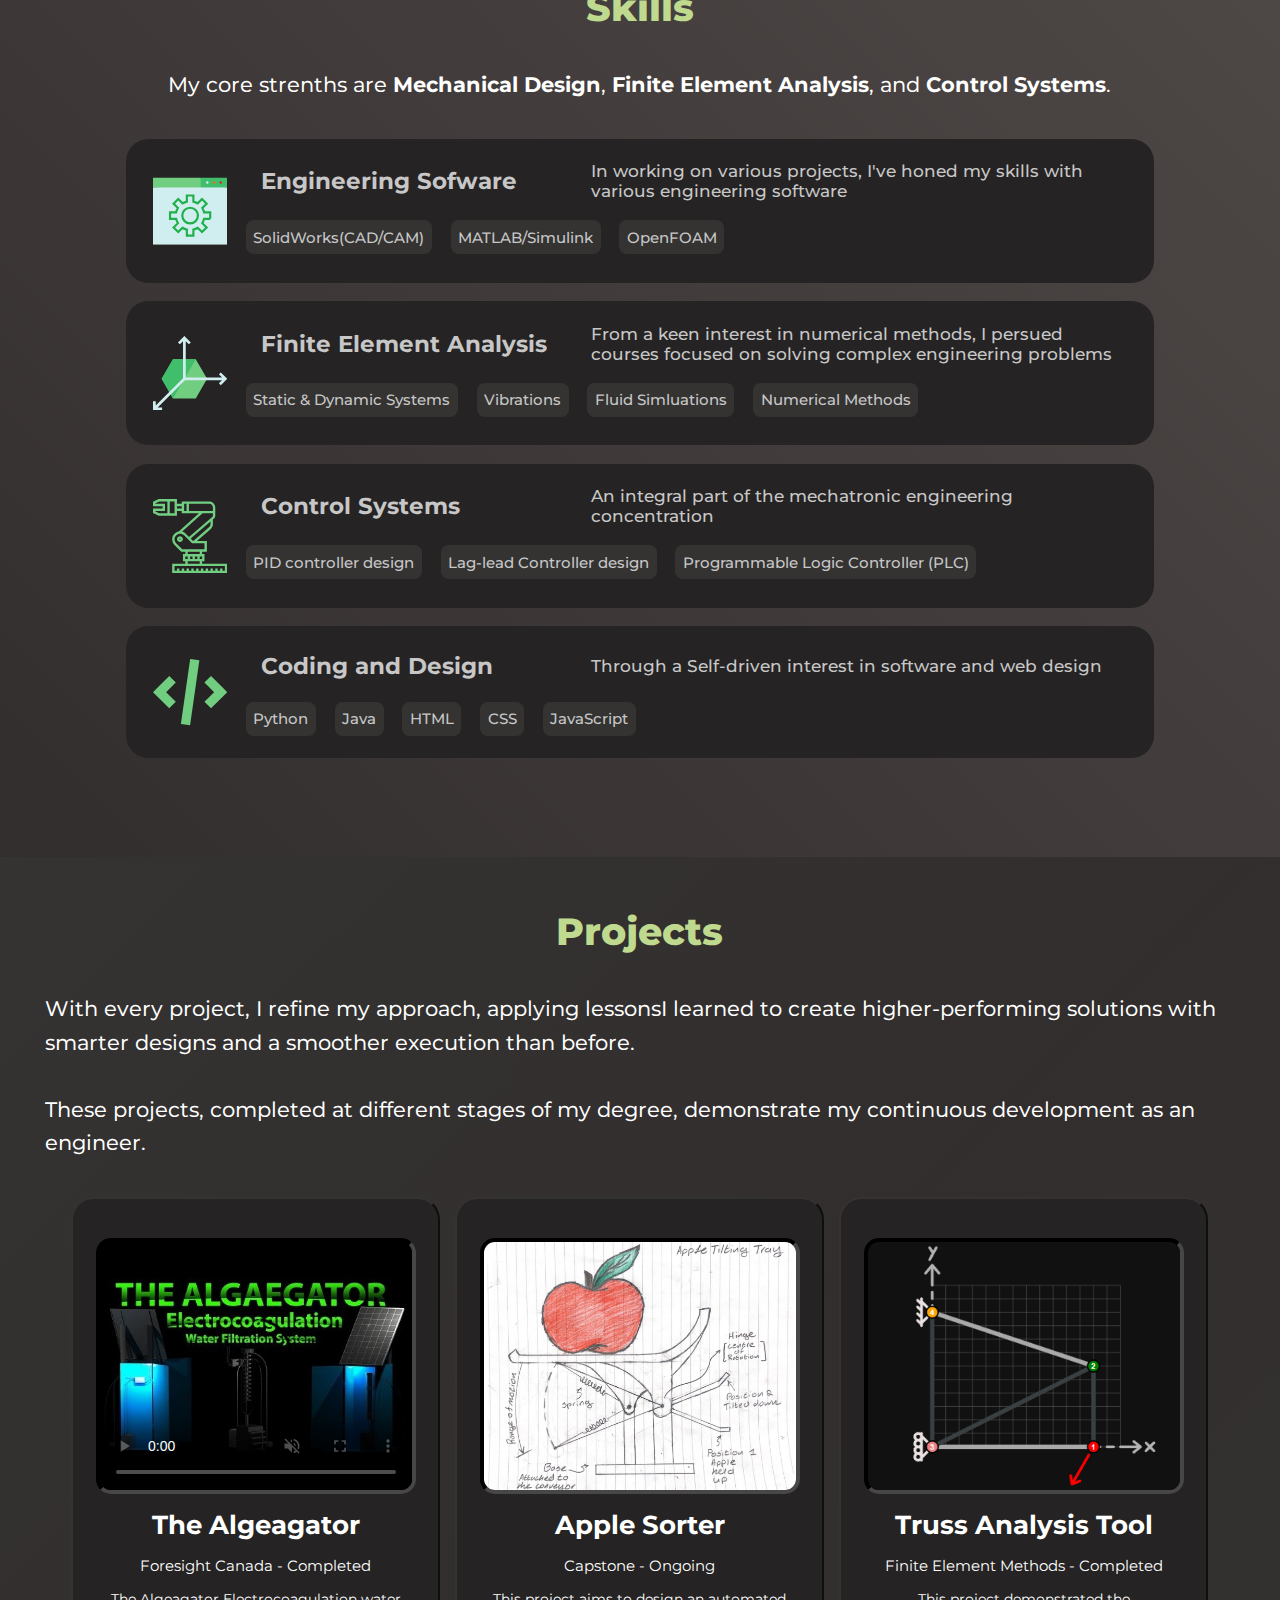
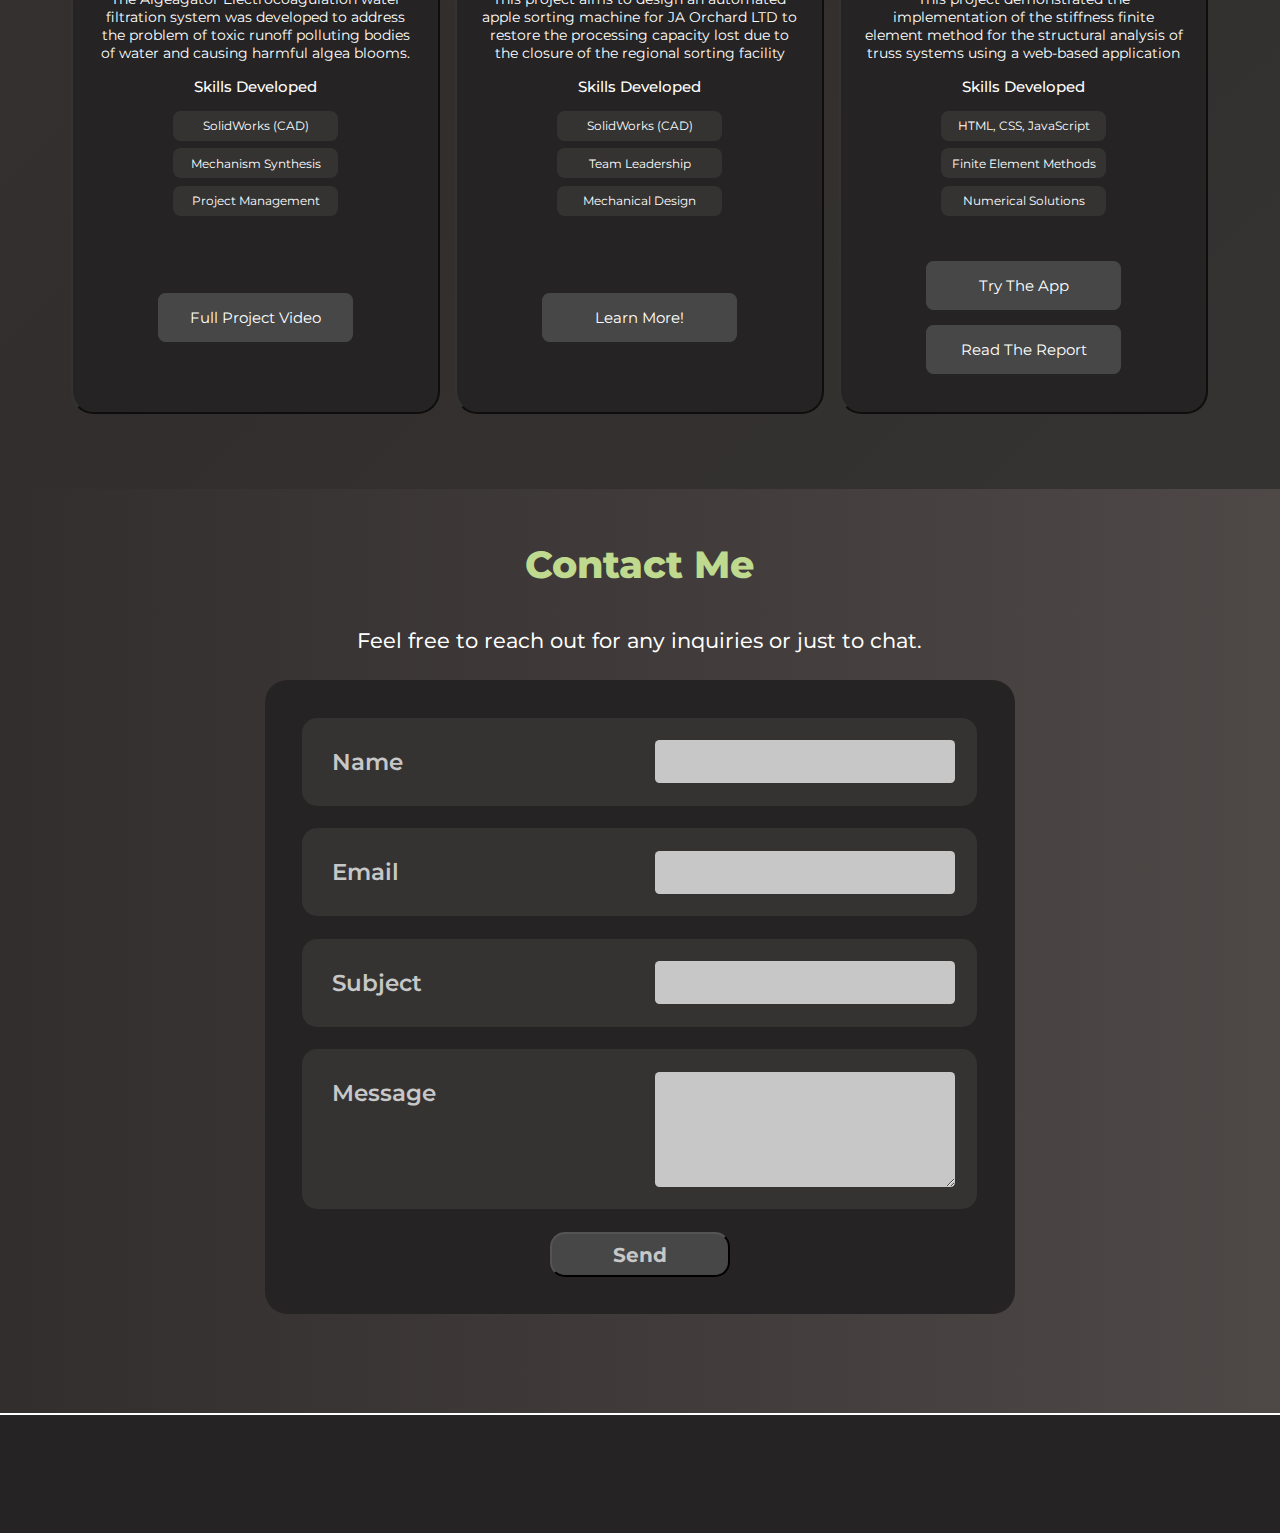
==== commit 5653cc0a: "Update index.html" ====
--- a/index.html
+++ b/index.html
@@ -193,7 +193,7 @@
         <div class="link-catch" id="Projects"></div>
         <p class="section-heading">Projects</p>
         <p class="section-subheading">
-            With every project, I refine my approach—applying lessons learned to create higher-performing solutions with smarter designs 
+            With every project, I refine my approach, applying lessonsI learned to create higher-performing solutions with smarter designs 
             and a smoother execution than before.
             <br><br>
             These projects, completed at different stages of my degree, demonstrate my continuous development as an engineer.
@@ -302,4 +302,4 @@
     <script src="script.js"></script>
 </body>
 
-</html>+</html>
--- a/styles.css
+++ b/styles.css
@@ -237,8 +237,8 @@
 }
 
 .skill-icon svg{
-    width: 100%;
-    scale: 0.9;
+    width: 90%;
+    /* scale: 0.9; */
 }
 
 .skill-card-label{
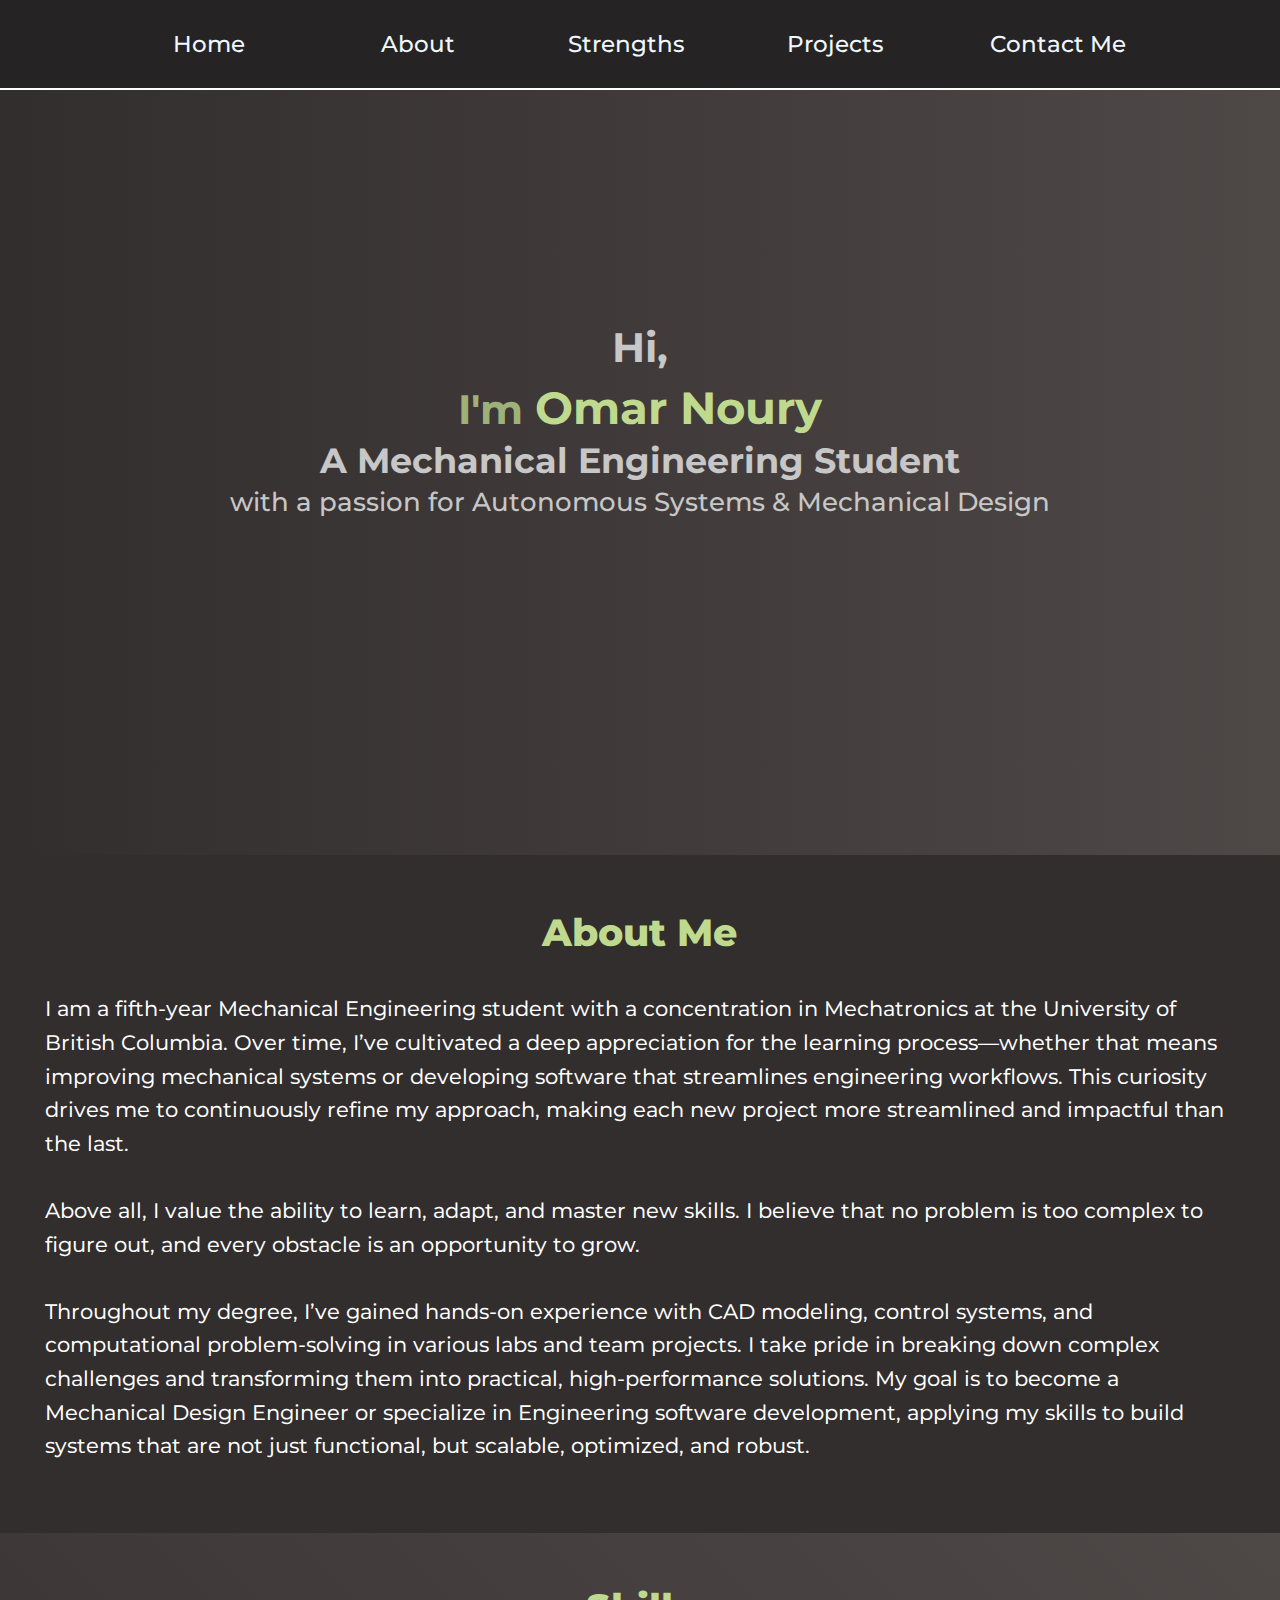
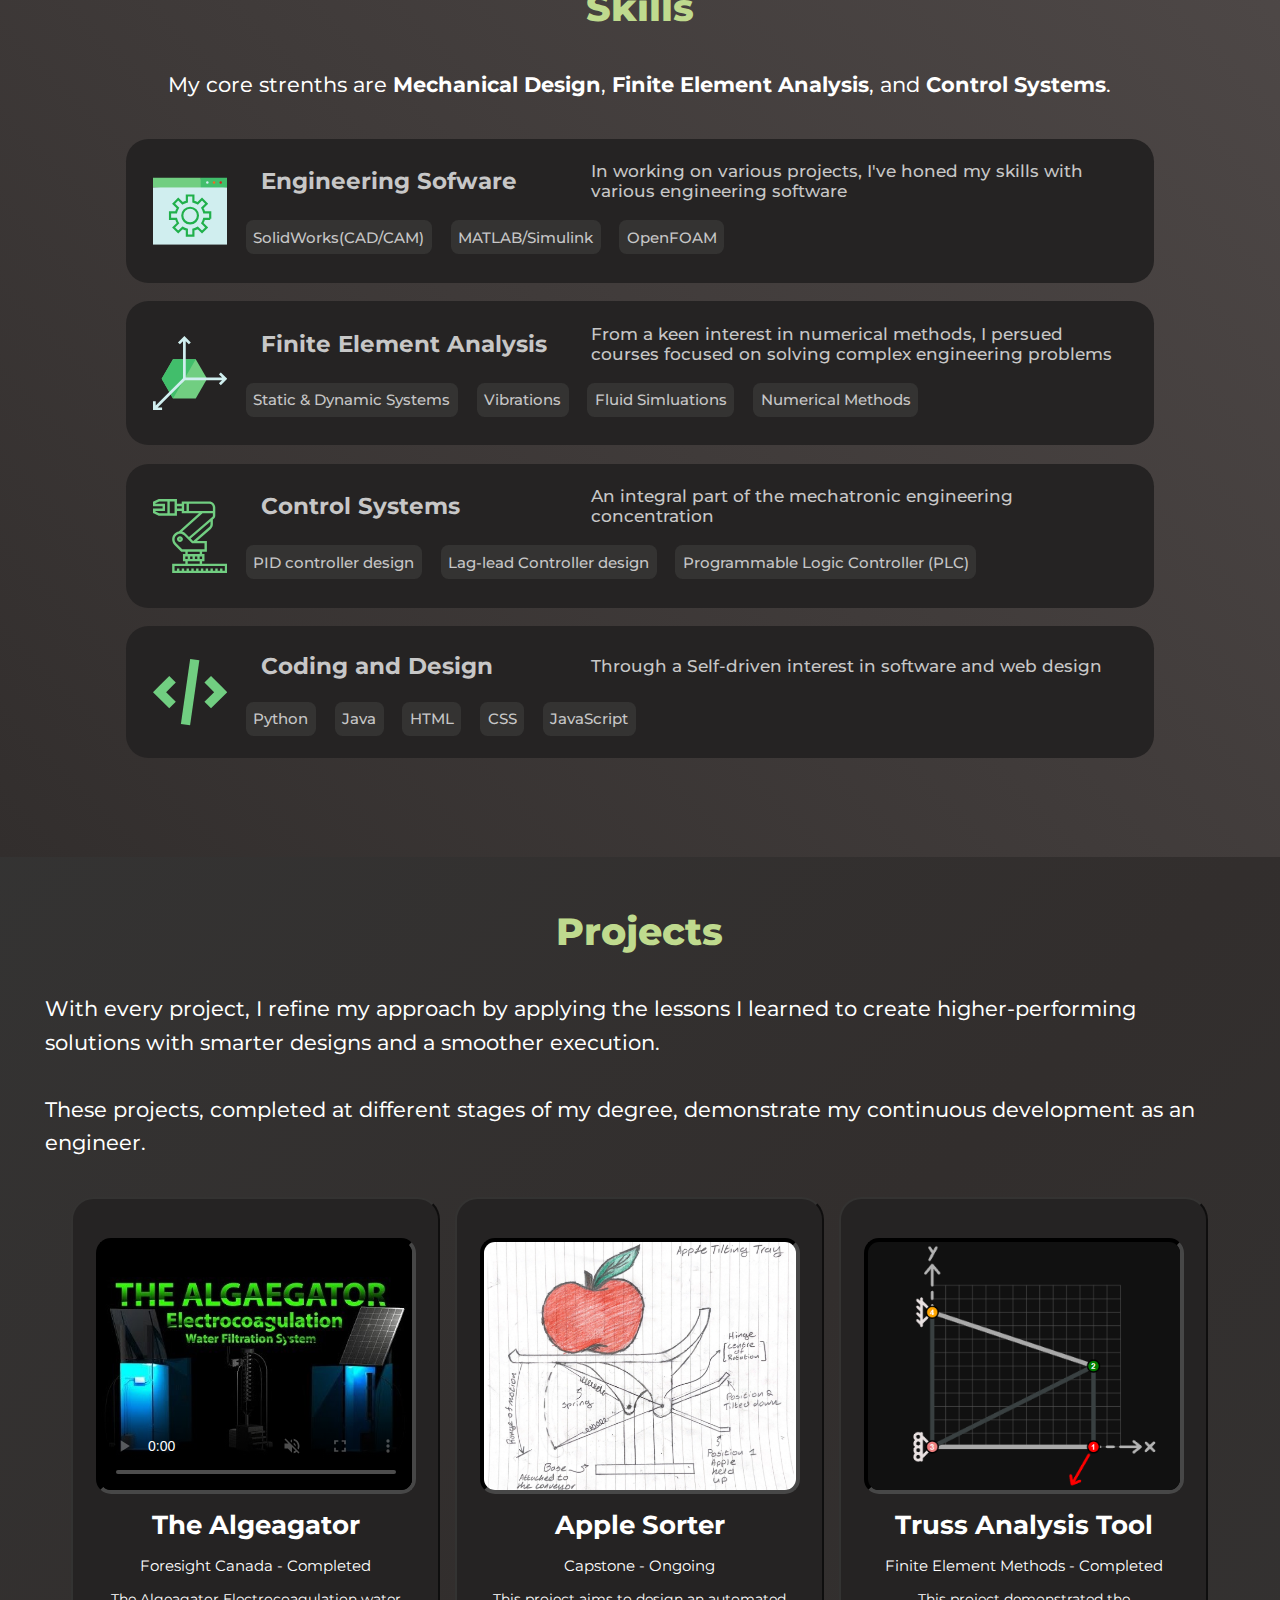
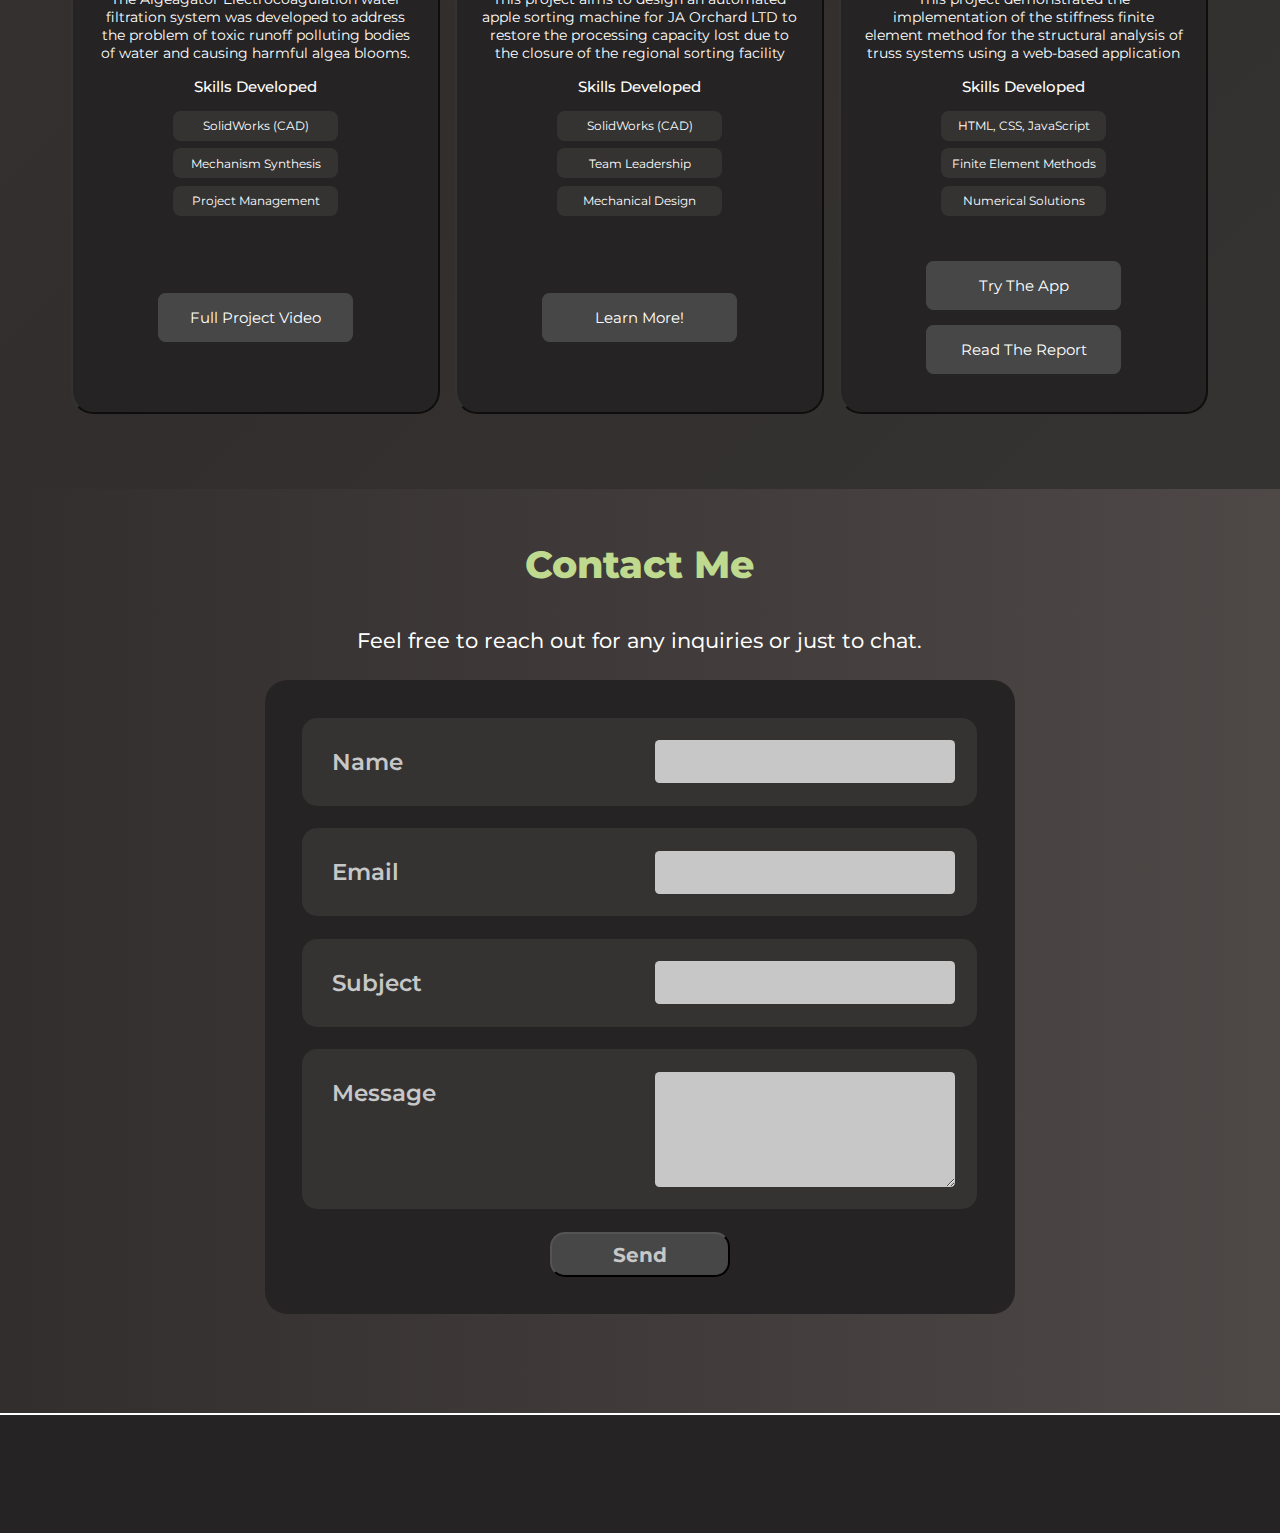
==== commit 81cb1007: "Update index.html" ====
--- a/index.html
+++ b/index.html
@@ -193,8 +193,8 @@
         <div class="link-catch" id="Projects"></div>
         <p class="section-heading">Projects</p>
         <p class="section-subheading">
-            With every project, I refine my approach, applying lessonsI learned to create higher-performing solutions with smarter designs 
-            and a smoother execution than before.
+            With every project, I refine my approach by applying the lessons I learned to create higher-performing solutions with smarter designs 
+            and a smoother execution.
             <br><br>
             These projects, completed at different stages of my degree, demonstrate my continuous development as an engineer.
         </p>
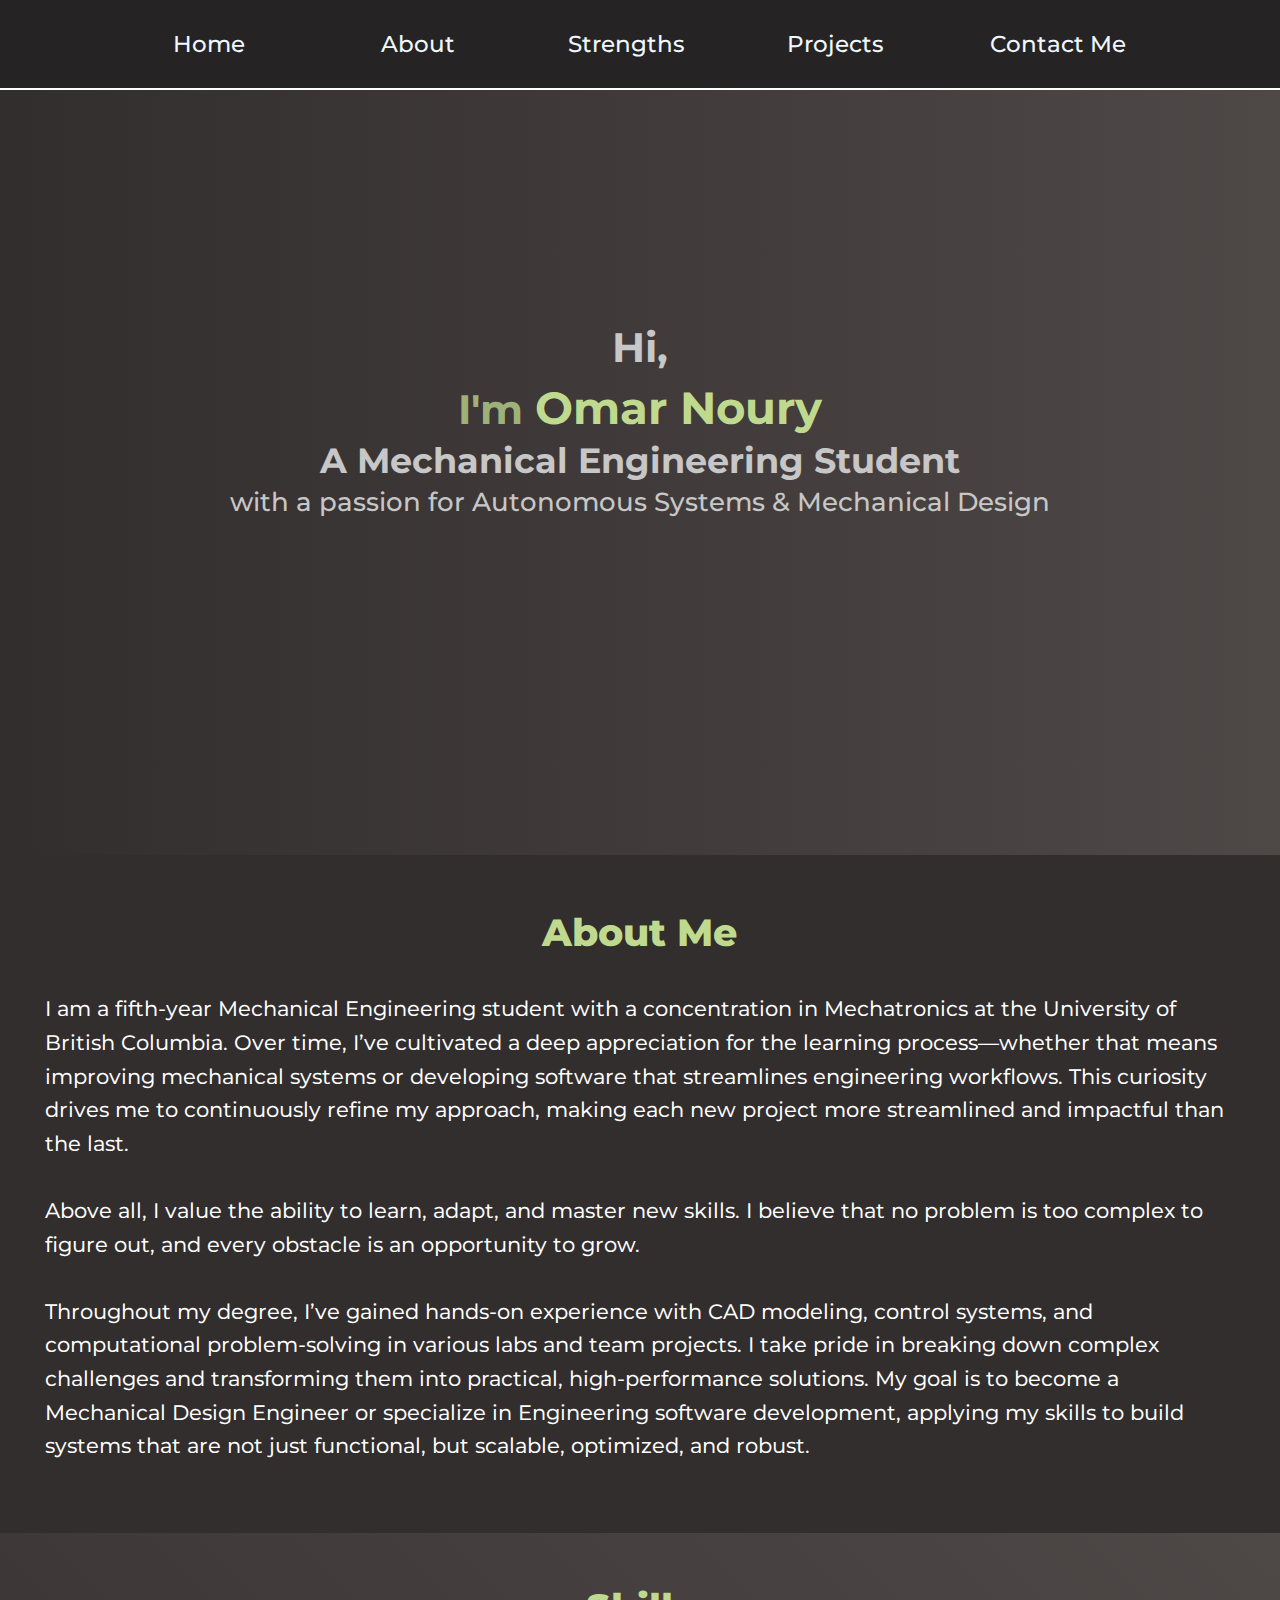
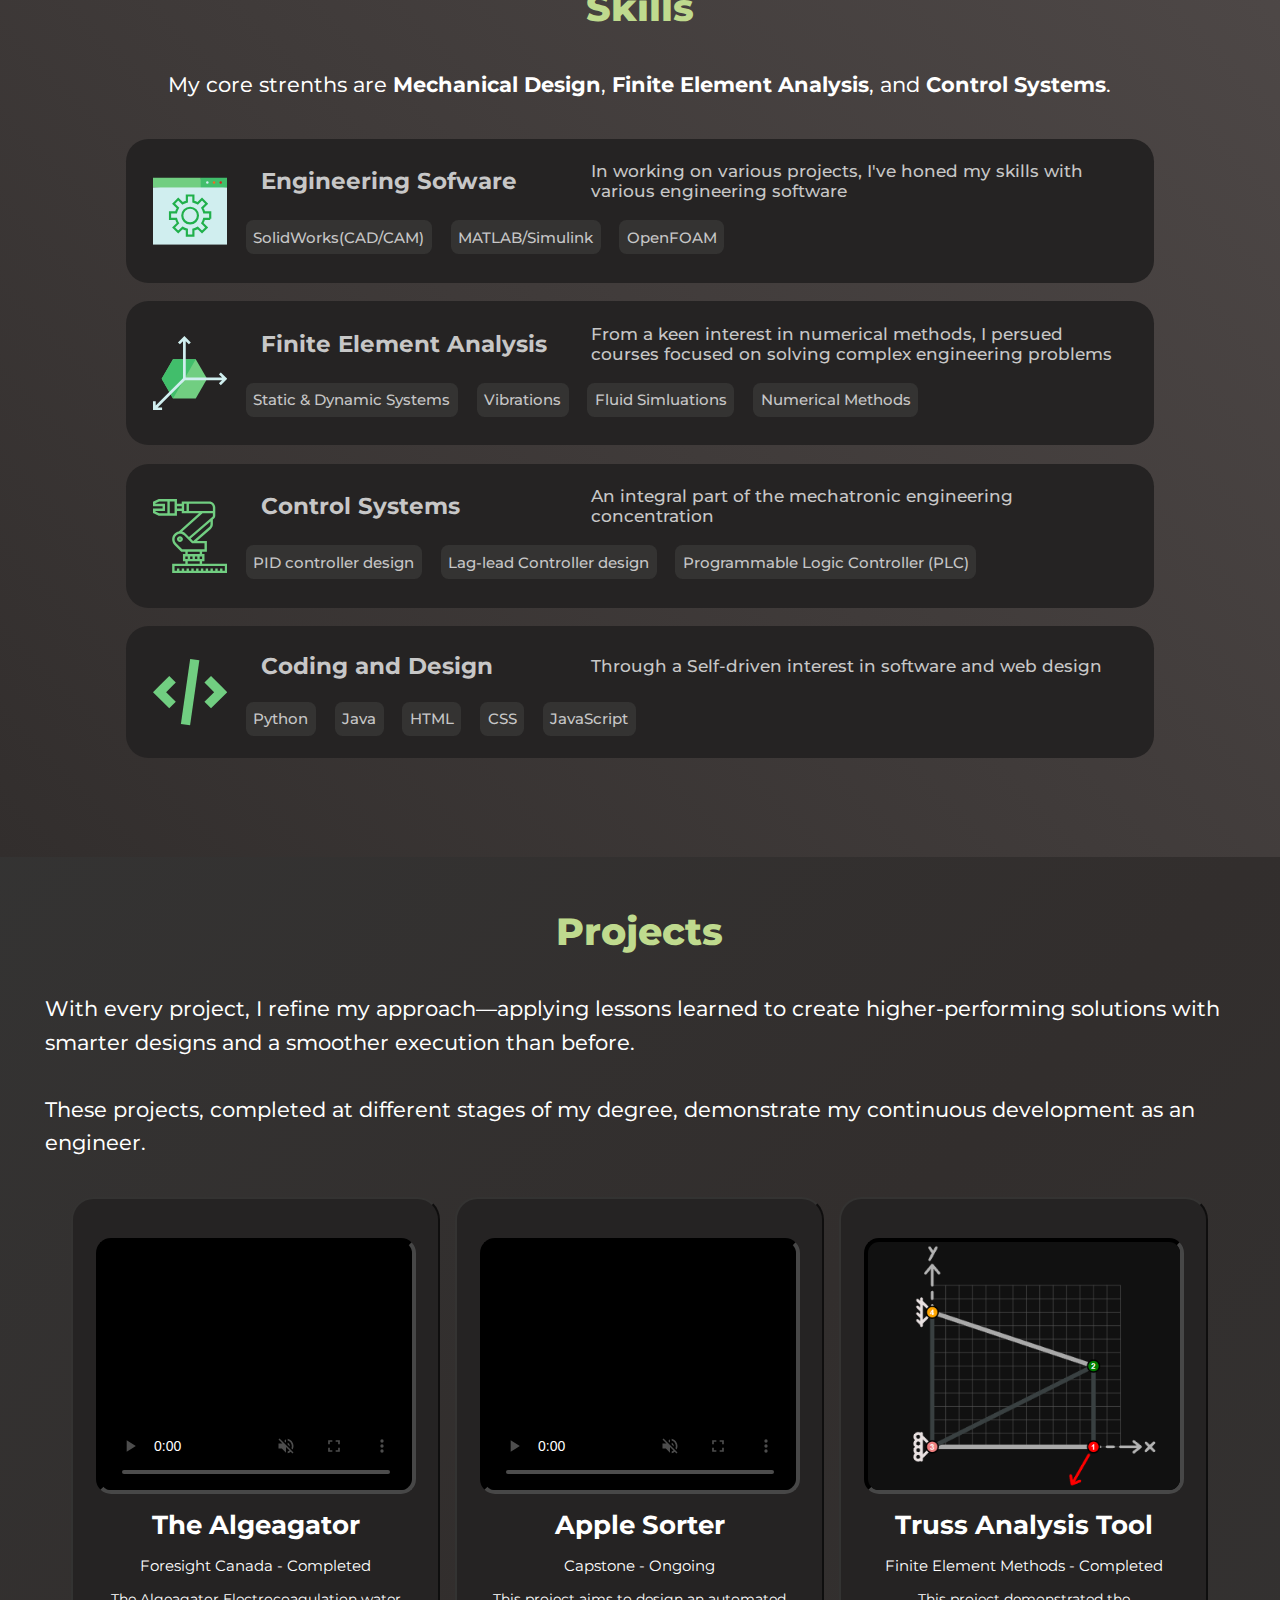
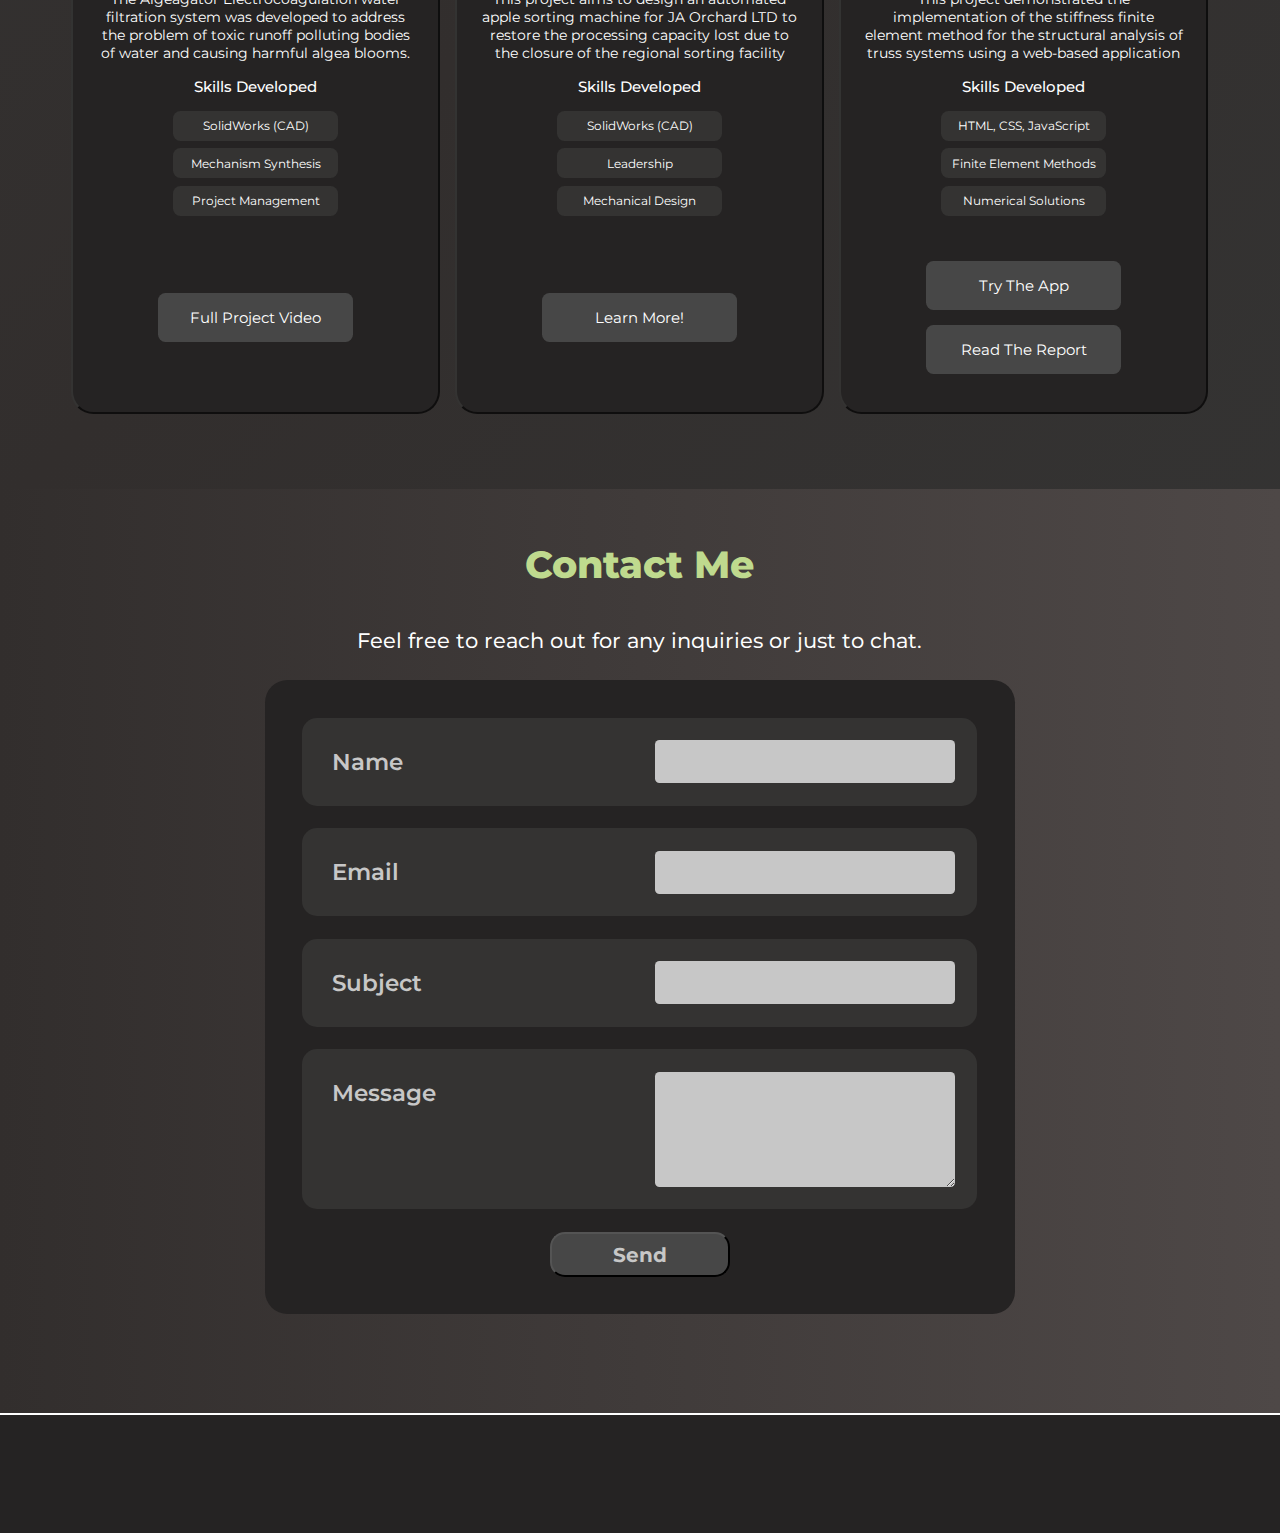
==== commit ce523aa5: "Add files via upload" ====
--- a/index.html
+++ b/index.html
@@ -27,14 +27,6 @@
         <div></div>
 
     </div>
-
-
-    <!-- <div class="progress">
-        <p>Progress</p>
-        <div class="progressBar">
-            <p>10</p>
-        </div>
-    </div> -->
 
     <div class="hero">
             <p class="hero-intro">
@@ -193,8 +185,8 @@
         <div class="link-catch" id="Projects"></div>
         <p class="section-heading">Projects</p>
         <p class="section-subheading">
-            With every project, I refine my approach by applying the lessons I learned to create higher-performing solutions with smarter designs 
-            and a smoother execution.
+            With every project, I refine my approach—applying lessons learned to create higher-performing solutions with smarter designs 
+            and a smoother execution than before.
             <br><br>
             These projects, completed at different stages of my degree, demonstrate my continuous development as an engineer.
         </p>
@@ -223,7 +215,10 @@
             </div>
             <div class="project-card">
                 <div class="project-icon">
-                    <img class="project-img" src="Media\Capstone_Project_thumbnail.png">
+                    <video controls muted class="project-vid" poster="Media\Capstone_Project_thumbnail.png">
+                        <source src="Media\Capstone_Project_Video.mp4" type="video/mp4">
+                        Your browser does not support the video tag.
+                      </video>
                 </div>
                 <span>Apple Sorter</span>
                 <span>Capstone - Ongoing</span>
@@ -233,7 +228,7 @@
                 <span>Skills Developed</span>
                 <div class="project-skill-list"> 
                     <p>SolidWorks (CAD)</p>
-                    <p>Team Leadership</p>
+                    <p>Leadership</p>
                     <p>Mechanical Design</p>
                 </div>
                 <div class="proj-more"><a href="./capstone_project.html">Learn More!</a></div>
@@ -302,4 +297,4 @@
     <script src="script.js"></script>
 </body>
 
-</html>
+</html>